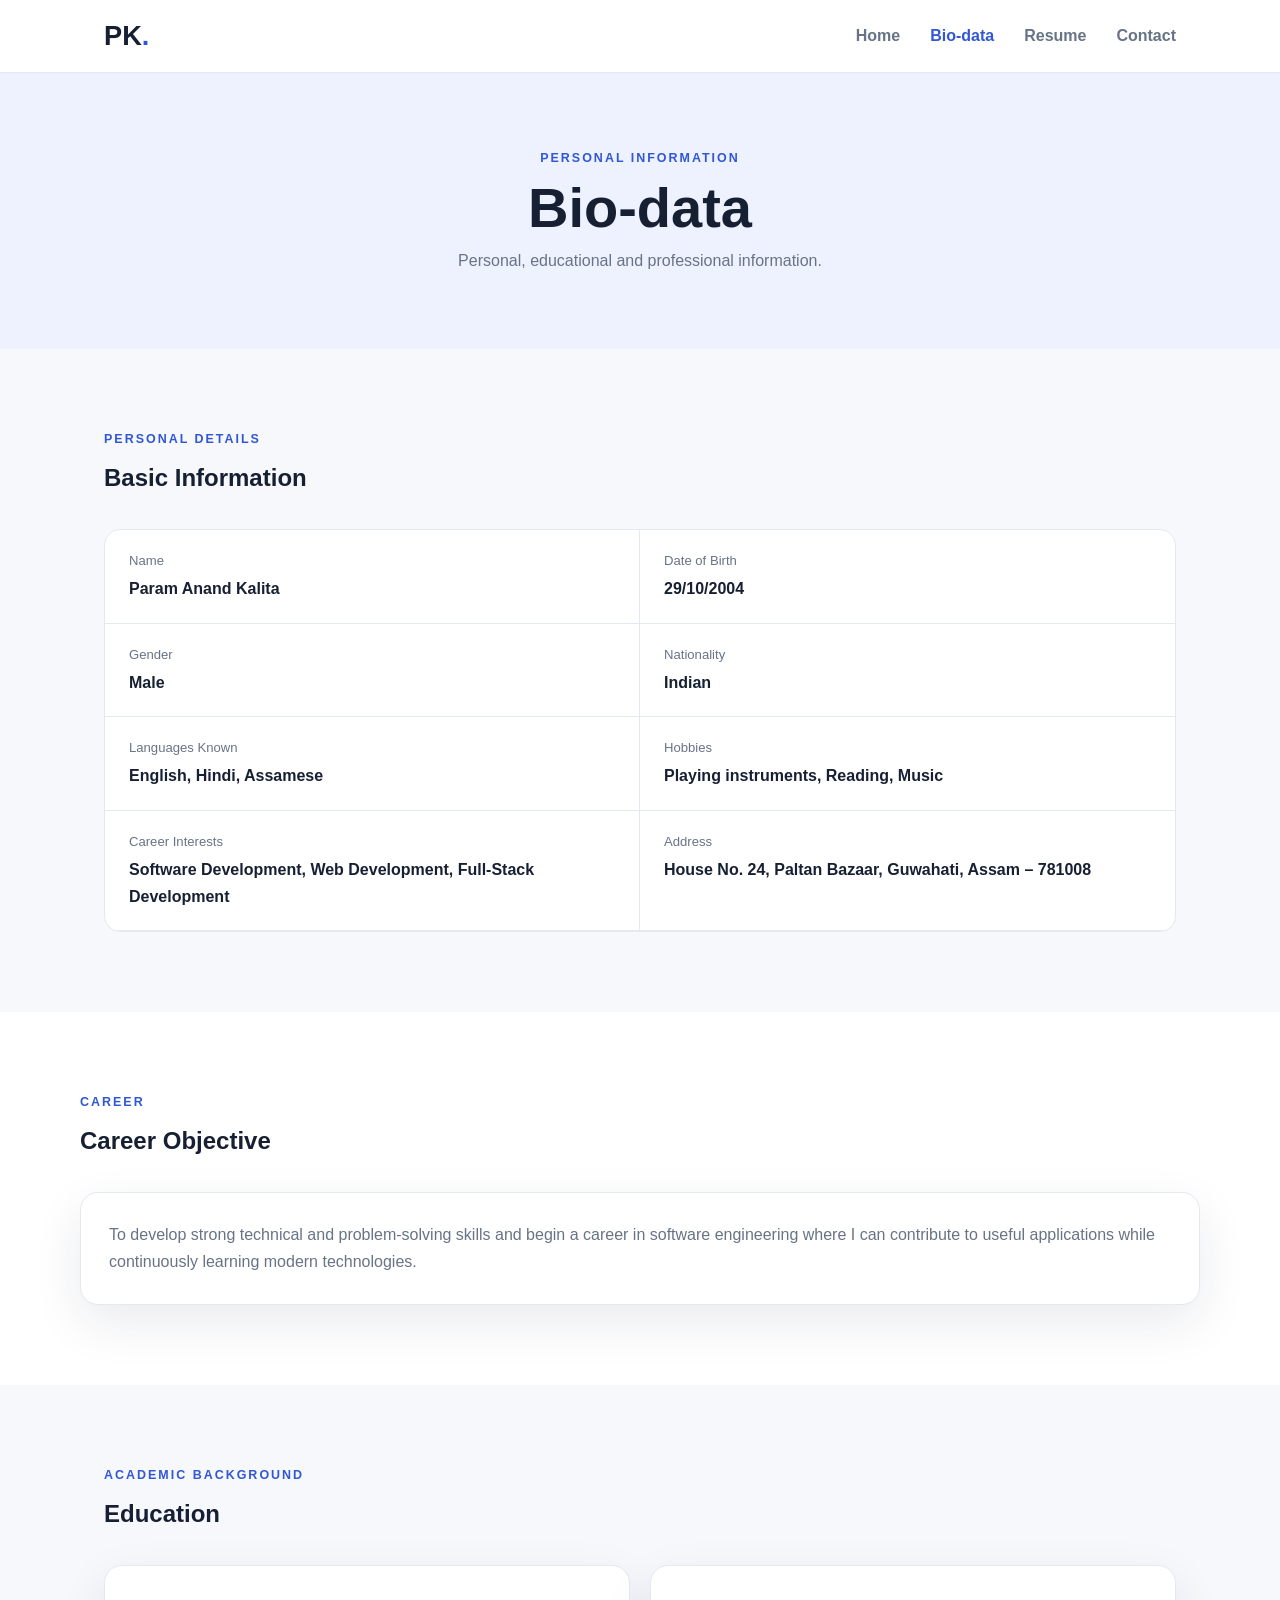
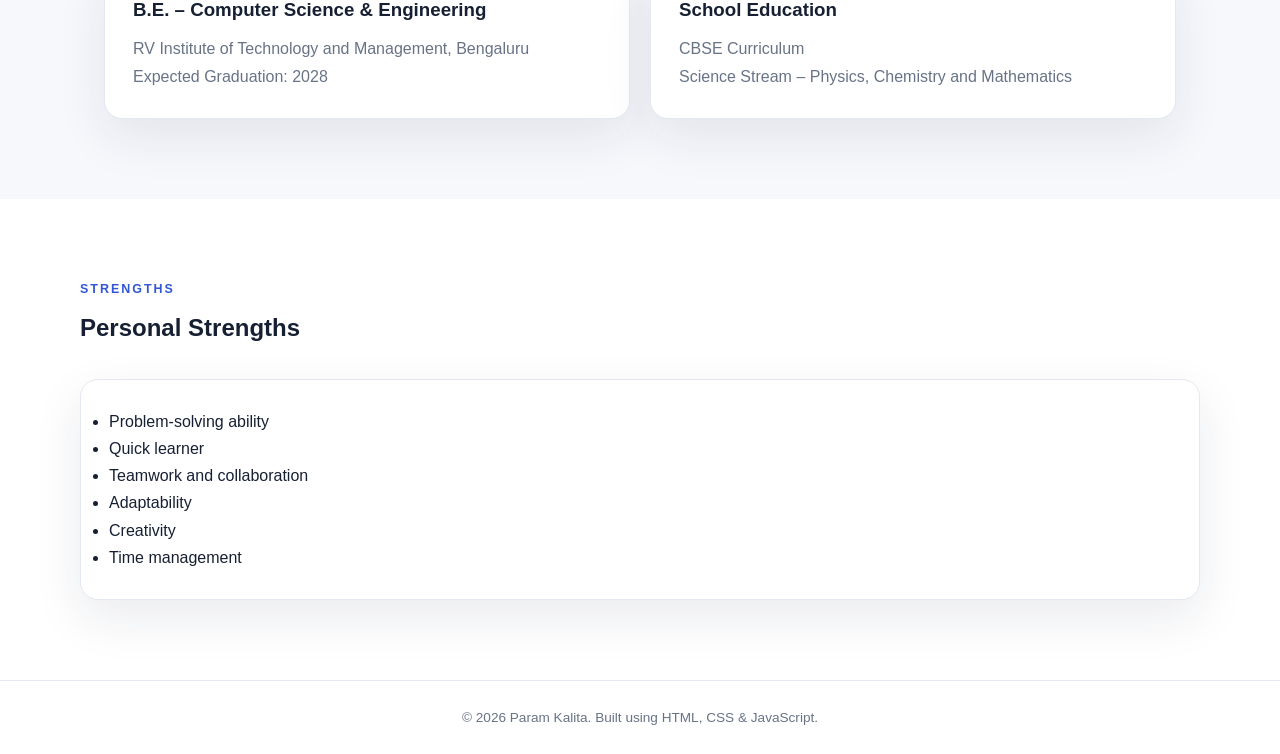
==== bio-data.html @ 22585db4 "updated website" ====
<!DOCTYPE html>
<html lang="en">

<head>

    <meta charset="UTF-8">
    <meta name="viewport" content="width=device-width, initial-scale=1.0">

    <title>Param Kalita | Bio-data</title>

    <link rel="stylesheet" href="style.css">

</head>

<body>

    <!-- Navigation -->
    <header>

        <nav class="navbar">

            <a class="logo" href="index.html">
                PK<span>.</span>
            </a>

            <button class="menu-btn" aria-label="Toggle menu">
                ☰
            </button>

            <ul class="nav-links">

                <li>
                    <a href="index.html">
                        Home
                    </a>
                </li>

                <li>
                    <a class="active" href="bio-data.html">
                        Bio-data
                    </a>
                </li>

                <li>
                    <a href="resume.html">
                        Resume
                    </a>
                </li>

                <li>
                    <a href="contact.html">
                        Contact
                    </a>
                </li>

            </ul>

        </nav>

    </header>


    <main>

        <!-- Page Banner -->
        <section class="page-banner">

            <p class="eyebrow">
                Personal Information
            </p>

            <h1>
                Bio-data
            </h1>

            <p>
                Personal, educational and professional information.
            </p>

        </section>


        <!-- Personal Information -->
        <section class="section">

            <div class="section-heading">

                <p class="eyebrow">
                    Personal Details
                </p>

                <h2>
                    Basic Information
                </h2>

            </div>


            <div class="details">

                <div>
                    <span>Name</span>

                    <strong>
                        Param Anand Kalita
                    </strong>
                </div>


                <div>
                    <span>Date of Birth</span>

                    <strong>
                        29/10/2004
                    </strong>
                </div>


                <div>
                    <span>Gender</span>

                    <strong>
                        Male
                    </strong>
                </div>


                <div>
                    <span>Nationality</span>

                    <strong>
                        Indian
                    </strong>
                </div>


                <div>
                    <span>Languages Known</span>

                    <strong>
                        English, Hindi, Assamese
                    </strong>
                </div>


                <div>
                    <span>Hobbies</span>

                    <strong>
                        Playing instruments, Reading, Music
                    </strong>
                </div>


                <div>
                    <span>Career Interests</span>

                    <strong>
                        Software Development, Web Development,
                        Full-Stack Development
                    </strong>
                </div>


                <div>
                    <span>Address</span>

                    <strong>
                        House No. 24, Paltan Bazaar,
                        Guwahati, Assam – 781008
                    </strong>
                </div>

            </div>

        </section>


        <!-- Career Objective -->
        <section class="section alt">

            <div class="section-heading">

                <p class="eyebrow">
                    Career
                </p>

                <h2>
                    Career Objective
                </h2>

            </div>


            <div class="card">

                <p>
                    To develop strong technical and problem-solving skills
                    and begin a career in software engineering where I can
                    contribute to useful applications while continuously
                    learning modern technologies.
                </p>

            </div>

        </section>


        <!-- Education -->
        <section class="section">

            <div class="section-heading">

                <p class="eyebrow">
                    Academic Background
                </p>

                <h2>
                    Education
                </h2>

            </div>


            <div class="grid two">

                <article class="card">

                    <h3>
                        B.E. – Computer Science & Engineering
                    </h3>

                    <p>
                        RV Institute of Technology and Management,
                        Bengaluru
                    </p>

                    <p>
                        Expected Graduation: 2028
                    </p>

                </article>


                <article class="card">

                    <h3>
                        School Education
                    </h3>

                    <p>
                        CBSE Curriculum
                    </p>

                    <p>
                        Science Stream – Physics, Chemistry and Mathematics
                    </p>

                </article>

            </div>

        </section>


        <!-- Personal Strengths -->
        <section class="section alt">

            <div class="section-heading">

                <p class="eyebrow">
                    Strengths
                </p>

                <h2>
                    Personal Strengths
                </h2>

            </div>


            <div class="card">

                <ul class="strength-list">

                    <li>
                        Problem-solving ability
                    </li>

                    <li>
                        Quick learner
                    </li>

                    <li>
                        Teamwork and collaboration
                    </li>

                    <li>
                        Adaptability
                    </li>

                    <li>
                        Creativity
                    </li>

                    <li>
                        Time management
                    </li>

                </ul>

            </div>

        </section>

    </main>


    <!-- Footer -->
    <footer>

        <p>
            © <span id="year"></span> Param Kalita.
            Built using HTML, CSS & JavaScript.
        </p>

    </footer>


    <script src="script.js"></script>

</body>

</html>
---- style.css ----
* {
    box-sizing: border-box;
    margin: 0;
    padding: 0;
}


:root {
    --bg: #f7f8fc;
    --surface: #ffffff;
    --text: #172033;
    --muted: #687386;
    --line: #e4e8f0;
    --accent: #3157d5;
    --accent-dark: #243fa0;
    --soft: #eef2ff;
    --shadow: 0 18px 50px rgba(24, 38, 72, 0.09);
}


html {
    scroll-behavior: smooth;
}


body {
    font-family: Arial, Helvetica, sans-serif;
    background: var(--bg);
    color: var(--text);
    line-height: 1.7;
}


/* =========================
   HEADER
========================= */

header {
    background: rgba(255, 255, 255, 0.95);
    border-bottom: 1px solid var(--line);

    position: sticky;
    top: 0;

    z-index: 10;

    backdrop-filter: blur(10px);
}


.navbar {
    max-width: 1120px;
    margin: auto;

    min-height: 72px;

    padding: 0 24px;

    display: flex;
    align-items: center;
    justify-content: space-between;
}


.logo {
    color: var(--text);

    text-decoration: none;

    font-size: 1.7rem;

    font-weight: 800;
}


.logo span,
.eyebrow,
.timeline-item .eyebrow {
    color: var(--accent);
}


.nav-links {
    display: flex;

    gap: 30px;

    list-style: none;
}


.nav-links a {
    text-decoration: none;

    color: var(--muted);

    font-weight: 600;

    padding: 24px 0;
}


.nav-links a:hover,
.nav-links a.active {
    color: var(--accent);
}


.menu-btn {
    display: none;

    border: 0;

    background: none;

    font-size: 1.5rem;

    cursor: pointer;
}


/* =========================
   MAIN
========================= */

main {
    min-height: calc(100vh - 140px);
}


/* =========================
   HOME
========================= */

.hero {
    max-width: 1120px;

    margin: auto;

    padding: 90px 24px;

    display: grid;

    grid-template-columns: 1.35fr 0.65fr;

    gap: 70px;

    align-items: center;

    min-height: calc(100vh - 72px);
}


.eyebrow {
    text-transform: uppercase;

    letter-spacing: 2px;

    font-size: 0.78rem;

    font-weight: 800;

    margin-bottom: 8px;
}


.hero h1 {
    font-size: clamp(3rem, 7vw, 5.7rem);

    line-height: 0.98;

    letter-spacing: -3px;

    margin: 12px 0 24px;
}


.hero h1 span {
    color: var(--accent);
}


.intro {
    max-width: 620px;

    color: var(--muted);

    font-size: 1.1rem;
}


/* =========================
   BUTTONS
========================= */

.buttons {
    display: flex;

    gap: 14px;

    margin-top: 30px;
}


.btn {
    display: inline-block;

    padding: 12px 20px;

    border-radius: 9px;

    text-decoration: none;

    font-weight: 700;

    border: 1px solid transparent;

    cursor: pointer;

    font-size: 0.95rem;
}


.primary {
    color: white;

    background: var(--accent);
}


.primary:hover {
    background: var(--accent-dark);
}


.secondary {
    color: var(--text);

    background: white;

    border-color: var(--line);
}


.secondary:hover {
    border-color: var(--accent);

    color: var(--accent);
}


/* =========================
   CARDS
========================= */

.profile-card,
.card {
    background: var(--surface);

    border: 1px solid var(--line);

    border-radius: 18px;

    padding: 28px;

    box-shadow: var(--shadow);
}


.profile-card {
    text-align: center;
}


.avatar {
    width: 125px;
    height: 125px;

    border-radius: 50%;

    margin: 0 auto 20px;

    display: grid;
    place-items: center;

    background: var(--soft);

    color: var(--accent);

    font-size: 2.5rem;

    font-weight: 800;
}


.profile-card p {
    color: var(--muted);
}


.quick-info {
    text-align: left;

    margin-top: 24px;

    border-top: 1px solid var(--line);

    padding-top: 8px;
}


.quick-info div {
    padding: 12px 0;

    border-bottom: 1px solid var(--line);
}


.quick-info strong,
.quick-info span {
    display: block;
}


.quick-info strong {
    font-size: 0.75rem;

    text-transform: uppercase;

    color: var(--muted);

    letter-spacing: 1px;
}


/* =========================
   SECTIONS
========================= */

.section {
    max-width: 1120px;

    margin: auto;

    padding: 80px 24px;
}


.section.alt {
    max-width: none;

    padding-left: max(24px, calc((100% - 1120px) / 2));

    padding-right: max(24px, calc((100% - 1120px) / 2));

    background: #fff;
}


.section-heading {
    margin-bottom: 30px;
}


.section-heading h2,
.card h2,
.card h3 {
    margin-bottom: 10px;
}


.grid {
    display: grid;

    gap: 20px;
}


.grid.two {
    grid-template-columns: 1fr 1fr;
}


.grid.three {
    grid-template-columns: repeat(3, 1fr);
}


.card p {
    color: var(--muted);
}


/* =========================
   BIO-DATA DETAILS
========================= */

.details {
    display: grid;

    grid-template-columns: 1fr 1fr;

    background: white;

    border: 1px solid var(--line);

    border-radius: 16px;

    overflow: hidden;
}


.details div {
    padding: 20px 24px;

    border-bottom: 1px solid var(--line);
}


.details div:nth-child(odd) {
    border-right: 1px solid var(--line);
}


.details span {
    display: block;

    color: var(--muted);

    font-size: 0.82rem;

    margin-bottom: 3px;
}


/* Address spans both columns on desktop */
.full-detail {
    grid-column: 1 / -1;
}


/* =========================
   PAGE BANNER
========================= */

.page-banner {
    padding: 75px 24px;

    text-align: center;

    background: var(--soft);
}


.page-banner h1 {
    font-size: 3.5rem;

    line-height: 1.1;
}


.page-banner p:last-child {
    color: var(--muted);

    margin-top: 8px;
}


/* =========================
   RESUME
========================= */

.resume-layout {
    display: grid;

    grid-template-columns: 320px 1fr;

    gap: 50px;
}


.resume-sidebar {
    display: flex;

    flex-direction: column;

    gap: 20px;
}


.tags {
    display: flex;

    flex-wrap: wrap;

    gap: 8px;
}


.tags span {
    background: var(--soft);

    color: var(--accent-dark);

    padding: 6px 10px;

    border-radius: 7px;

    font-size: 0.82rem;

    font-weight: 700;
}


.clean-list {
    list-style: none;

    color: var(--muted);
}


.clean-list li {
    padding: 7px 0;

    border-bottom: 1px solid var(--line);
}


.resume-main {
    border-left: 2px solid var(--line);

    padding-left: 34px;
}


.timeline-item {
    position: relative;

    padding: 0 0 45px;
}


.timeline-dot {
    width: 13px;
    height: 13px;

    border-radius: 50%;

    background: var(--accent);

    position: absolute;

    left: -41px;

    top: 7px;

    border: 3px solid var(--bg);
}


.timeline-item h2 {
    font-size: 1.35rem;

    margin-bottom: 3px;
}


.timeline-item p {
    color: var(--muted);
}


.timeline-item .muted {
    font-size: 0.9rem;

    margin-bottom: 10px;
}


/* =========================
   CONTACT
========================= */

.contact-grid {
    display: grid;

    grid-template-columns: 0.8fr 1.2fr;

    gap: 25px;

    max-width: 950px;

    margin: auto;
}


.contact-info {
    height: fit-content;
}


.contact-row {
    padding: 14px 0;

    border-bottom: 1px solid var(--line);
}


.contact-row span,
.contact-row strong {
    display: block;
}


.contact-row span {
    color: var(--muted);

    font-size: 0.8rem;
}


form label {
    display: block;

    margin-top: 14px;

    margin-bottom: 5px;

    font-weight: 700;
}


input,
textarea {
    width: 100%;

    padding: 12px 13px;

    border: 1px solid var(--line);

    border-radius: 8px;

    font: inherit;

    outline: none;
}


input:focus,
textarea:focus {
    border-color: var(--accent);
}


.error {
    color: #c62828;

    min-height: 18px;

    display: block;
}


.success {
    color: #227a43 !important;

    margin-top: 12px;
}


.full {
    width: 100%;

    margin-top: 10px;
}


/* =========================
   FOOTER
========================= */

footer {
    text-align: center;

    padding: 25px;

    color: var(--muted);

    font-size: 0.85rem;

    border-top: 1px solid var(--line);

    background: white;
}


/* =========================
   MOBILE
========================= */

@media (max-width: 800px) {

    .menu-btn {
        display: block;
    }


    .nav-links {
        display: none;

        position: absolute;

        left: 0;
        right: 0;

        top: 72px;

        background: white;

        padding: 15px 24px;

        flex-direction: column;

        gap: 0;

        border-bottom: 1px solid var(--line);
    }


    .nav-links.show {
        display: flex;
    }


    .nav-links a {
        display: block;

        padding: 10px 0;
    }


    .hero,
    .grid.two,
    .grid.three,
    .resume-layout,
    .contact-grid {
        grid-template-columns: 1fr;
    }


    .hero {
        padding-top: 55px;

        min-height: auto;
    }


    .hero h1 {
        letter-spacing: -2px;
    }


    .resume-main {
        border-left: 0;

        padding-left: 20px;
    }


    .timeline-dot {
        left: -27px;
    }


    .details {
        grid-template-columns: 1fr;
    }


    .details div:nth-child(odd) {
        border-right: 0;
    }


    /* Address becomes a normal single-column item on mobile */
    .full-detail {
        grid-column: auto;
    }

    .strength-list {
    padding-left: 22px;
    color: var(--muted);
    }

  .strength-list li {
      margin-bottom: 10px;
      padding-left: 5px;
  }

  .strength-list li::marker {
      color: var(--accent);
  }

}
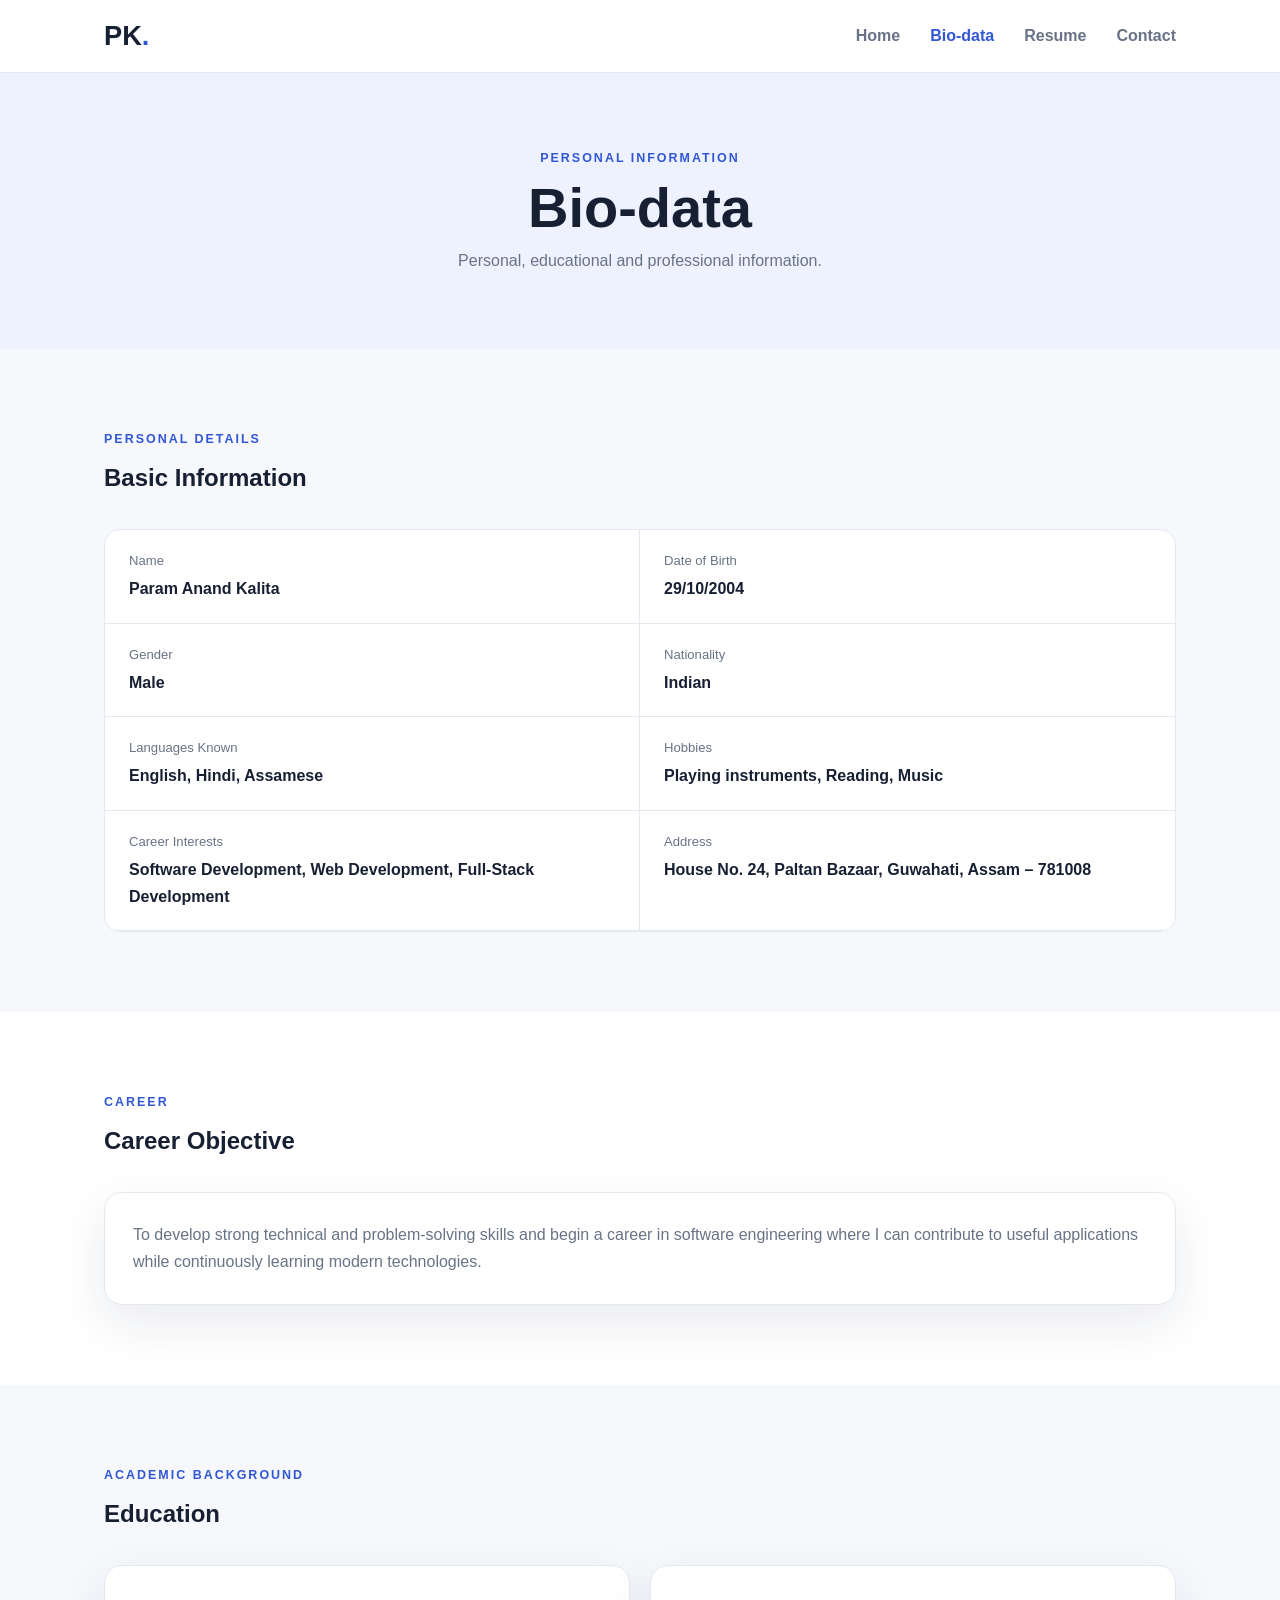
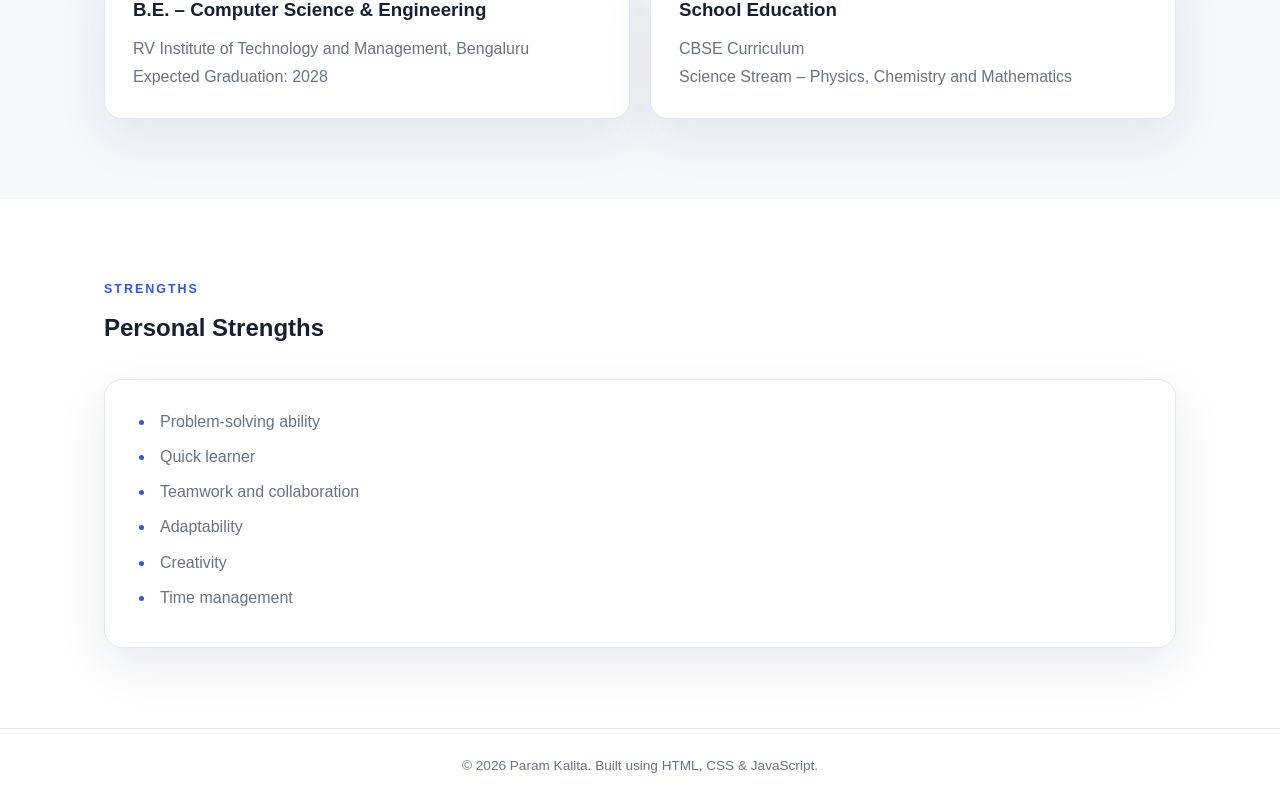
==== commit e7c0fb92: "updated website" ====
--- a/bio-data.html
+++ b/bio-data.html
@@ -14,7 +14,10 @@
 
 <body>
 
-    <!-- Navigation -->
+    <!-- =========================
+         NAVIGATION
+    ========================== -->
+
     <header>
 
         <nav class="navbar">
@@ -62,7 +65,10 @@
 
     <main>
 
-        <!-- Page Banner -->
+        <!-- =========================
+             PAGE BANNER
+        ========================== -->
+
         <section class="page-banner">
 
             <p class="eyebrow">
@@ -80,7 +86,10 @@
         </section>
 
 
-        <!-- Personal Information -->
+        <!-- =========================
+             PERSONAL DETAILS
+        ========================== -->
+
         <section class="section">
 
             <div class="section-heading">
@@ -176,37 +185,47 @@
         </section>
 
 
-        <!-- Career Objective -->
+        <!-- =========================
+             CAREER OBJECTIVE
+        ========================== -->
+
         <section class="section alt">
 
-            <div class="section-heading">
-
-                <p class="eyebrow">
-                    Career
-                </p>
-
-                <h2>
-                    Career Objective
-                </h2>
-
-            </div>
-
-
-            <div class="card">
-
-                <p>
-                    To develop strong technical and problem-solving skills
-                    and begin a career in software engineering where I can
-                    contribute to useful applications while continuously
-                    learning modern technologies.
-                </p>
-
-            </div>
-
-        </section>
-
-
-        <!-- Education -->
+            <div class="section-inner">
+
+                <div class="section-heading">
+
+                    <p class="eyebrow">
+                        Career
+                    </p>
+
+                    <h2>
+                        Career Objective
+                    </h2>
+
+                </div>
+
+
+                <div class="card">
+
+                    <p>
+                        To develop strong technical and problem-solving
+                        skills and begin a career in software engineering
+                        where I can contribute to useful applications
+                        while continuously learning modern technologies.
+                    </p>
+
+                </div>
+
+            </div>
+
+        </section>
+
+
+        <!-- =========================
+             EDUCATION
+        ========================== -->
+
         <section class="section">
 
             <div class="section-heading">
@@ -263,51 +282,58 @@
         </section>
 
 
-        <!-- Personal Strengths -->
+        <!-- =========================
+             PERSONAL STRENGTHS
+        ========================== -->
+
         <section class="section alt">
 
-            <div class="section-heading">
-
-                <p class="eyebrow">
-                    Strengths
-                </p>
-
-                <h2>
-                    Personal Strengths
-                </h2>
-
-            </div>
-
-
-            <div class="card">
-
-                <ul class="strength-list">
-
-                    <li>
-                        Problem-solving ability
-                    </li>
-
-                    <li>
-                        Quick learner
-                    </li>
-
-                    <li>
-                        Teamwork and collaboration
-                    </li>
-
-                    <li>
-                        Adaptability
-                    </li>
-
-                    <li>
-                        Creativity
-                    </li>
-
-                    <li>
-                        Time management
-                    </li>
-
-                </ul>
+            <div class="section-inner">
+
+                <div class="section-heading">
+
+                    <p class="eyebrow">
+                        Strengths
+                    </p>
+
+                    <h2>
+                        Personal Strengths
+                    </h2>
+
+                </div>
+
+
+                <div class="card">
+
+                    <ul class="strength-list">
+
+                        <li>
+                            Problem-solving ability
+                        </li>
+
+                        <li>
+                            Quick learner
+                        </li>
+
+                        <li>
+                            Teamwork and collaboration
+                        </li>
+
+                        <li>
+                            Adaptability
+                        </li>
+
+                        <li>
+                            Creativity
+                        </li>
+
+                        <li>
+                            Time management
+                        </li>
+
+                    </ul>
+
+                </div>
 
             </div>
 
@@ -316,7 +342,10 @@
     </main>
 
 
-    <!-- Footer -->
+    <!-- =========================
+         FOOTER
+    ========================== -->
+
     <footer>
 
         <p>
--- a/style.css
+++ b/style.css
@@ -32,11 +32,12 @@
 
 
 /* =========================
-   HEADER
+   HEADER / NAVIGATION
 ========================= */
 
 header {
     background: rgba(255, 255, 255, 0.95);
+
     border-bottom: 1px solid var(--line);
 
     position: sticky;
@@ -50,6 +51,7 @@
 
 .navbar {
     max-width: 1120px;
+
     margin: auto;
 
     min-height: 72px;
@@ -57,7 +59,9 @@
     padding: 0 24px;
 
     display: flex;
+
     align-items: center;
+
     justify-content: space-between;
 }
 
@@ -129,7 +133,7 @@
 
 
 /* =========================
-   HOME
+   HOME HERO
 ========================= */
 
 .hero {
@@ -281,6 +285,7 @@
     margin: 0 auto 20px;
 
     display: grid;
+
     place-items: center;
 
     background: var(--soft);
@@ -346,14 +351,27 @@
 }
 
 
+/*
+   Alternate sections use full-width
+   background while keeping their content
+   aligned with normal sections.
+*/
+
 .section.alt {
     max-width: none;
 
-    padding-left: max(24px, calc((100% - 1120px) / 2));
-
-    padding-right: max(24px, calc((100% - 1120px) / 2));
-
-    background: #fff;
+    margin: 0;
+
+    padding: 80px 24px;
+
+    background: #ffffff;
+}
+
+
+.section-inner {
+    max-width: 1072px;
+
+    margin: 0 auto;
 }
 
 
@@ -433,12 +451,6 @@
 }
 
 
-/* Address spans both columns on desktop */
-.full-detail {
-    grid-column: 1 / -1;
-}
-
-
 /* =========================
    PAGE BANNER
 ========================= */
@@ -463,6 +475,29 @@
     color: var(--muted);
 
     margin-top: 8px;
+}
+
+
+/* =========================
+   PERSONAL STRENGTHS
+========================= */
+
+.strength-list {
+    padding-left: 22px;
+
+    color: var(--muted);
+}
+
+
+.strength-list li {
+    margin-bottom: 8px;
+
+    padding-left: 5px;
+}
+
+
+.strength-list li::marker {
+    color: var(--accent);
 }
 
 
@@ -695,7 +730,7 @@
 
 
 /* =========================
-   MOBILE
+   RESPONSIVE
 ========================= */
 
 @media (max-width: 800px) {
@@ -760,6 +795,21 @@
     }
 
 
+    .section {
+        padding: 60px 24px;
+    }
+
+
+    .section.alt {
+        padding: 60px 24px;
+    }
+
+
+    .section-inner {
+        width: 100%;
+    }
+
+
     .resume-main {
         border-left: 0;
 
@@ -781,24 +831,4 @@
         border-right: 0;
     }
 
-
-    /* Address becomes a normal single-column item on mobile */
-    .full-detail {
-        grid-column: auto;
-    }
-
-    .strength-list {
-    padding-left: 22px;
-    color: var(--muted);
-    }
-
-  .strength-list li {
-      margin-bottom: 10px;
-      padding-left: 5px;
-  }
-
-  .strength-list li::marker {
-      color: var(--accent);
-  }
-
 }
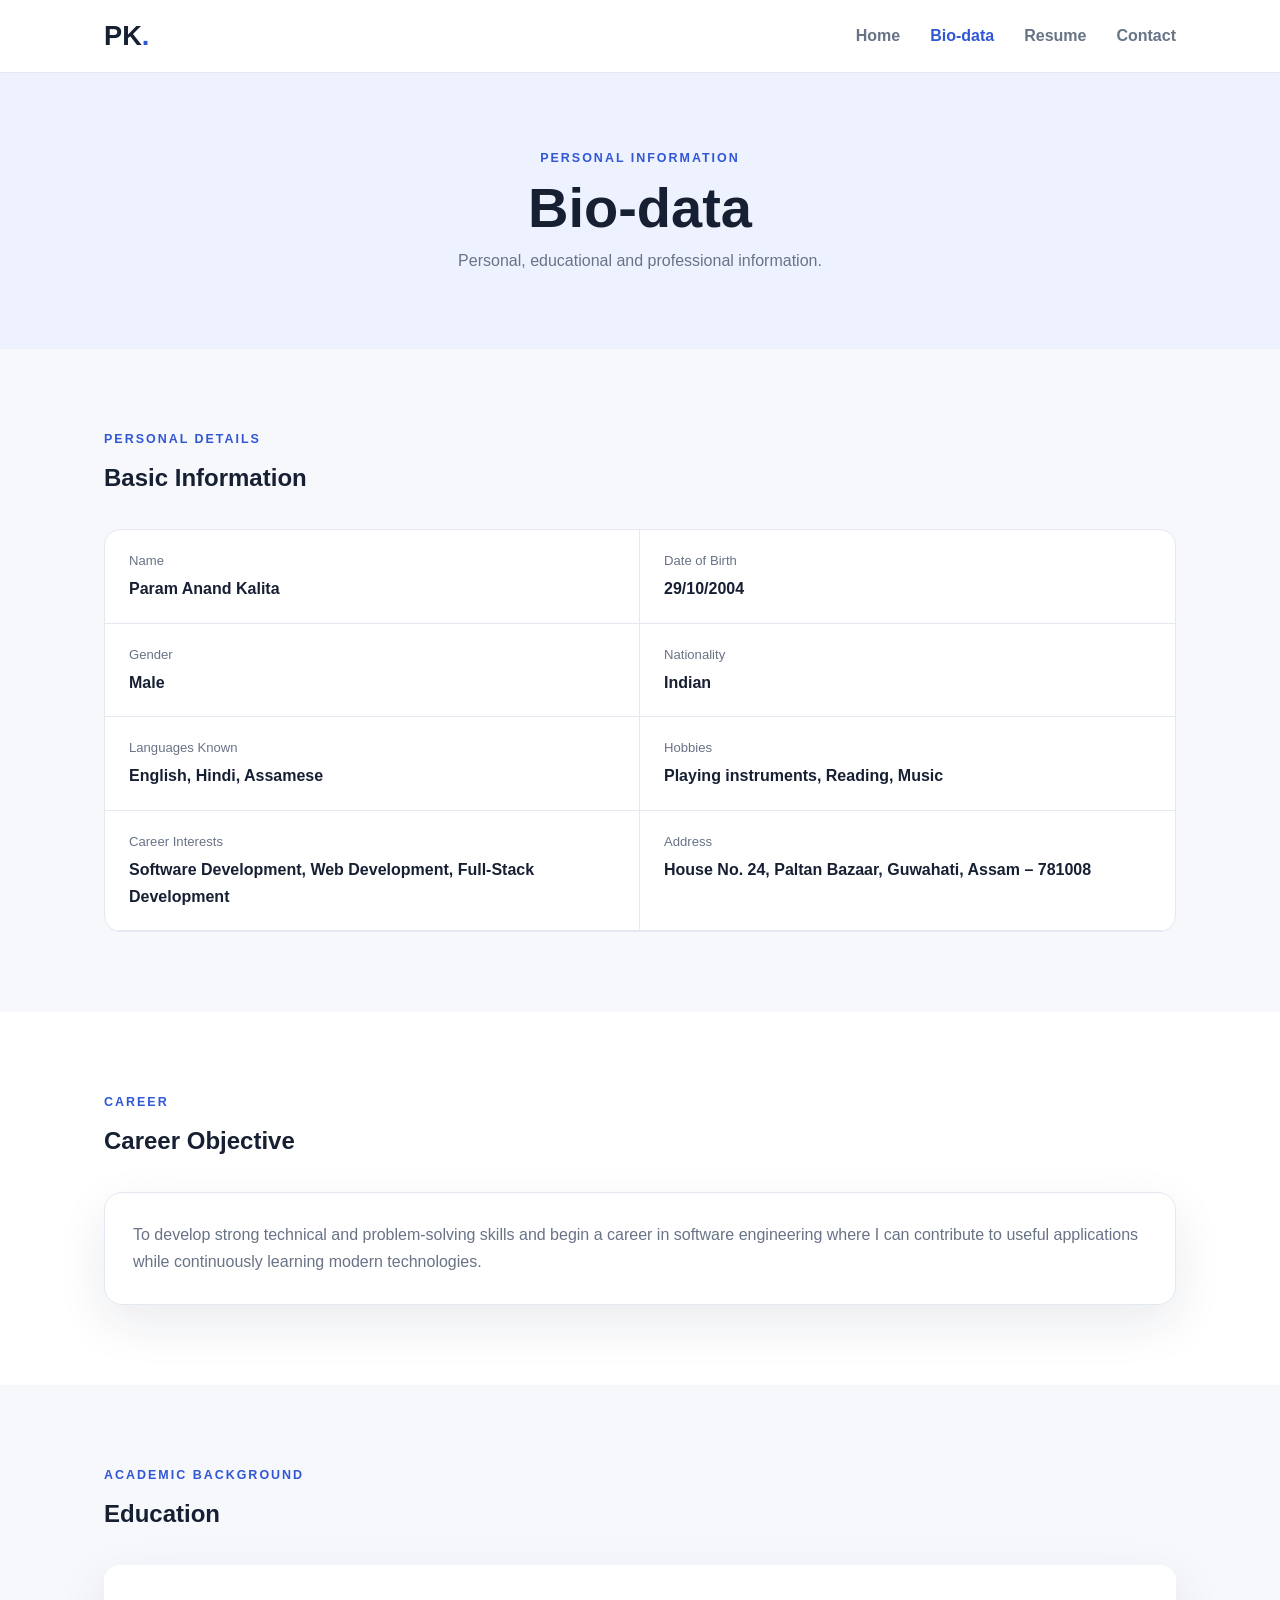
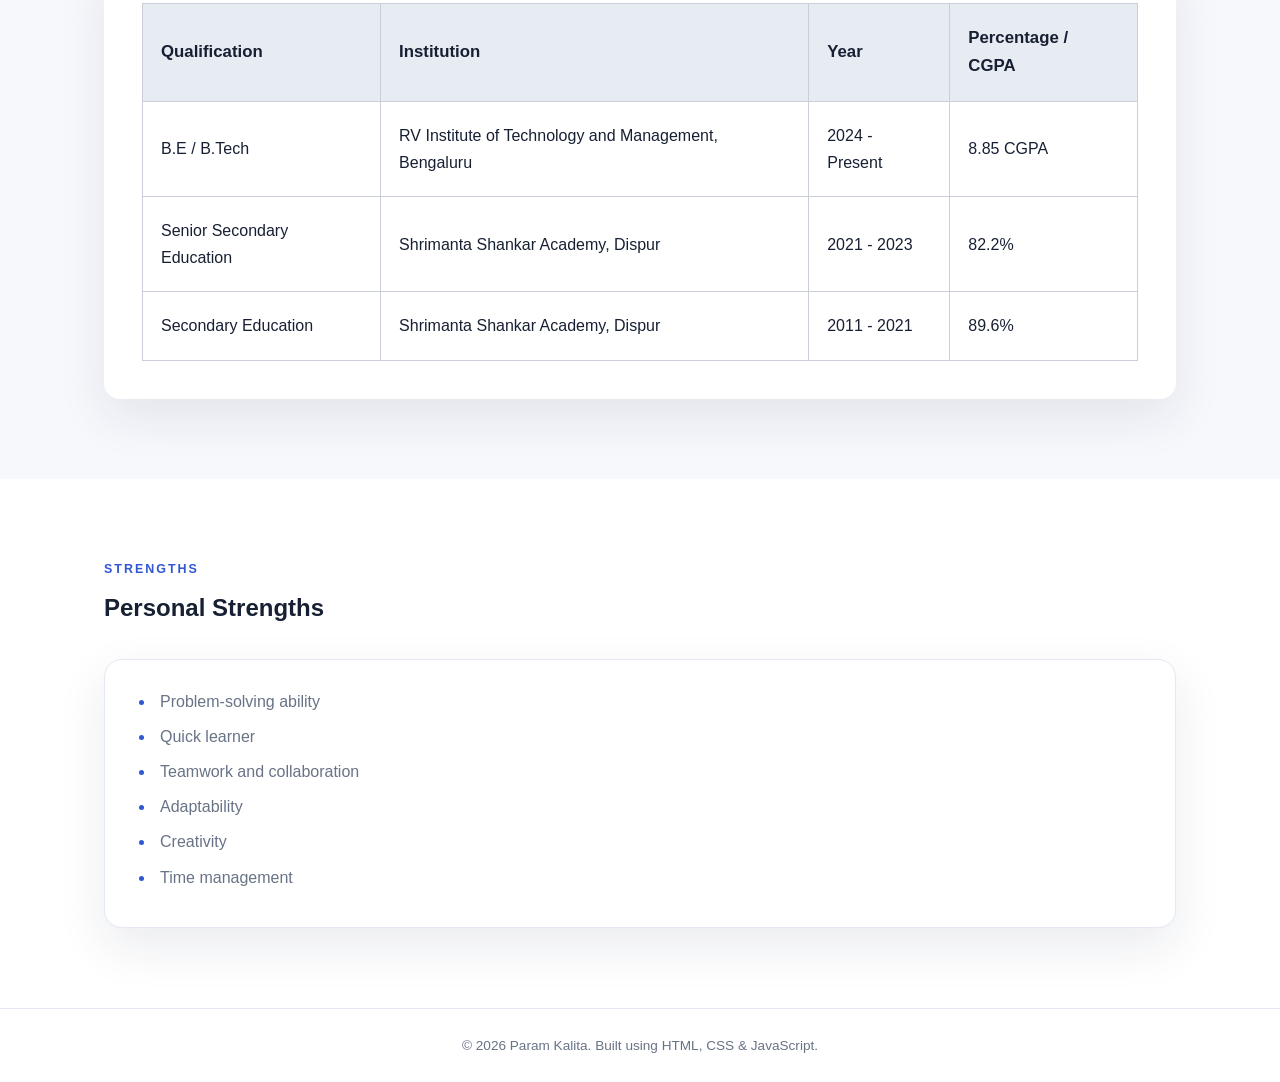
==== commit fff64b69: "updated website" ====
--- a/bio-data.html
+++ b/bio-data.html
@@ -241,41 +241,102 @@
             </div>
 
 
-            <div class="grid two">
-
-                <article class="card">
-
-                    <h3>
-                        B.E. – Computer Science & Engineering
-                    </h3>
-
-                    <p>
-                        RV Institute of Technology and Management,
-                        Bengaluru
-                    </p>
-
-                    <p>
-                        Expected Graduation: 2028
-                    </p>
-
-                </article>
-
-
-                <article class="card">
-
-                    <h3>
-                        School Education
-                    </h3>
-
-                    <p>
-                        CBSE Curriculum
-                    </p>
-
-                    <p>
-                        Science Stream – Physics, Chemistry and Mathematics
-                    </p>
-
-                </article>
+            <div class="education-table-wrapper">
+
+                <table class="education-table">
+
+                    <thead>
+
+                        <tr>
+
+                            <th>
+                                Qualification
+                            </th>
+
+                            <th>
+                                Institution
+                            </th>
+
+                            <th>
+                                Year
+                            </th>
+
+                            <th>
+                                Percentage / CGPA
+                            </th>
+
+                        </tr>
+
+                    </thead>
+
+
+                    <tbody>
+
+                        <tr>
+
+                            <td>
+                                B.E / B.Tech
+                            </td>
+
+                            <td>
+                                RV Institute of Technology and Management, Bengaluru
+                            </td>
+
+                            <td>
+                                2024 - Present
+                            </td>
+
+                            <td>
+                                8.85 CGPA
+                            </td>
+
+                        </tr>
+
+
+                        <tr>
+
+                            <td>
+                                Senior Secondary Education
+                            </td>
+
+                            <td>
+                                Shrimanta Shankar Academy, Dispur
+                            </td>
+
+                            <td>
+                                2021 - 2023
+                            </td>
+
+                            <td>
+                                82.2%
+                            </td>
+
+                        </tr>
+
+
+                        <tr>
+
+                            <td>
+                                Secondary Education
+                            </td>
+
+                            <td>
+                                Shrimanta Shankar Academy, Dispur
+                            </td>
+
+                            <td>
+                                2011 - 2021
+                            </td>
+
+                            <td>
+                                89.6%
+                            </td>
+
+                        </tr>
+
+                    </tbody>
+
+                </table>
 
             </div>
 
--- a/style.css
+++ b/style.css
@@ -351,12 +351,6 @@
 }
 
 
-/*
-   Alternate sections use full-width
-   background while keeping their content
-   aligned with normal sections.
-*/
-
 .section.alt {
     max-width: none;
 
@@ -448,6 +442,69 @@
     font-size: 0.82rem;
 
     margin-bottom: 3px;
+}
+
+
+/* =========================
+   EDUCATION TABLE
+========================= */
+
+.education-table-wrapper {
+    background: white;
+
+    border-radius: 16px;
+
+    padding: 38px;
+
+    box-shadow: var(--shadow);
+
+    overflow-x: auto;
+}
+
+
+.education-table {
+    width: 100%;
+
+    border-collapse: collapse;
+
+    min-width: 850px;
+
+    font-size: 1rem;
+}
+
+
+.education-table th,
+.education-table td {
+    border: 1px solid #c9ced7;
+
+    padding: 20px 18px;
+
+    text-align: left;
+
+    vertical-align: middle;
+}
+
+
+.education-table th {
+    background: #e7ebf2;
+
+    color: #172033;
+
+    font-size: 1.05rem;
+
+    font-weight: 700;
+}
+
+
+.education-table td {
+    background: #ffffff;
+
+    color: #172033;
+}
+
+
+.education-table tbody tr:hover td {
+    background: #f8f9fc;
 }
 
 
@@ -831,4 +888,16 @@
         border-right: 0;
     }
 
+
+    .education-table-wrapper {
+        padding: 20px;
+
+        border-radius: 14px;
+    }
+
+
+    .education-table {
+        min-width: 800px;
+    }
+
 }
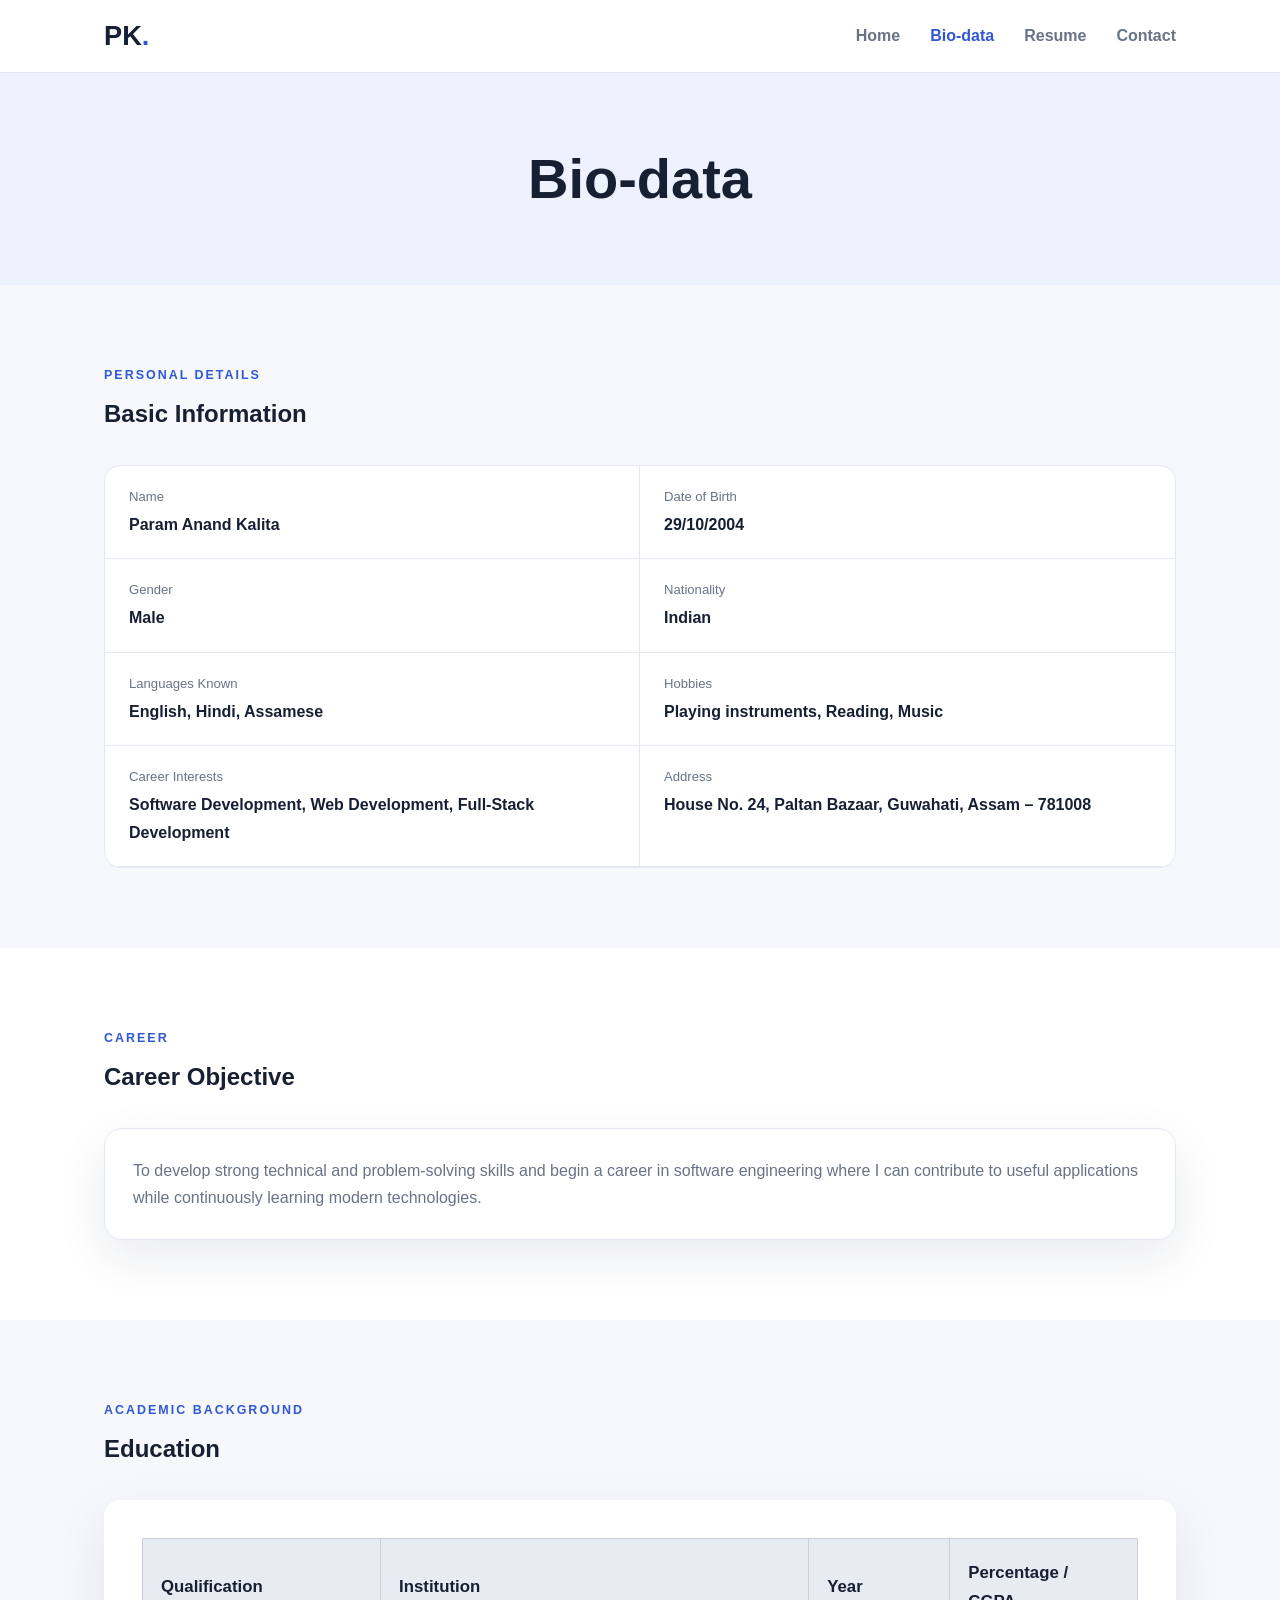
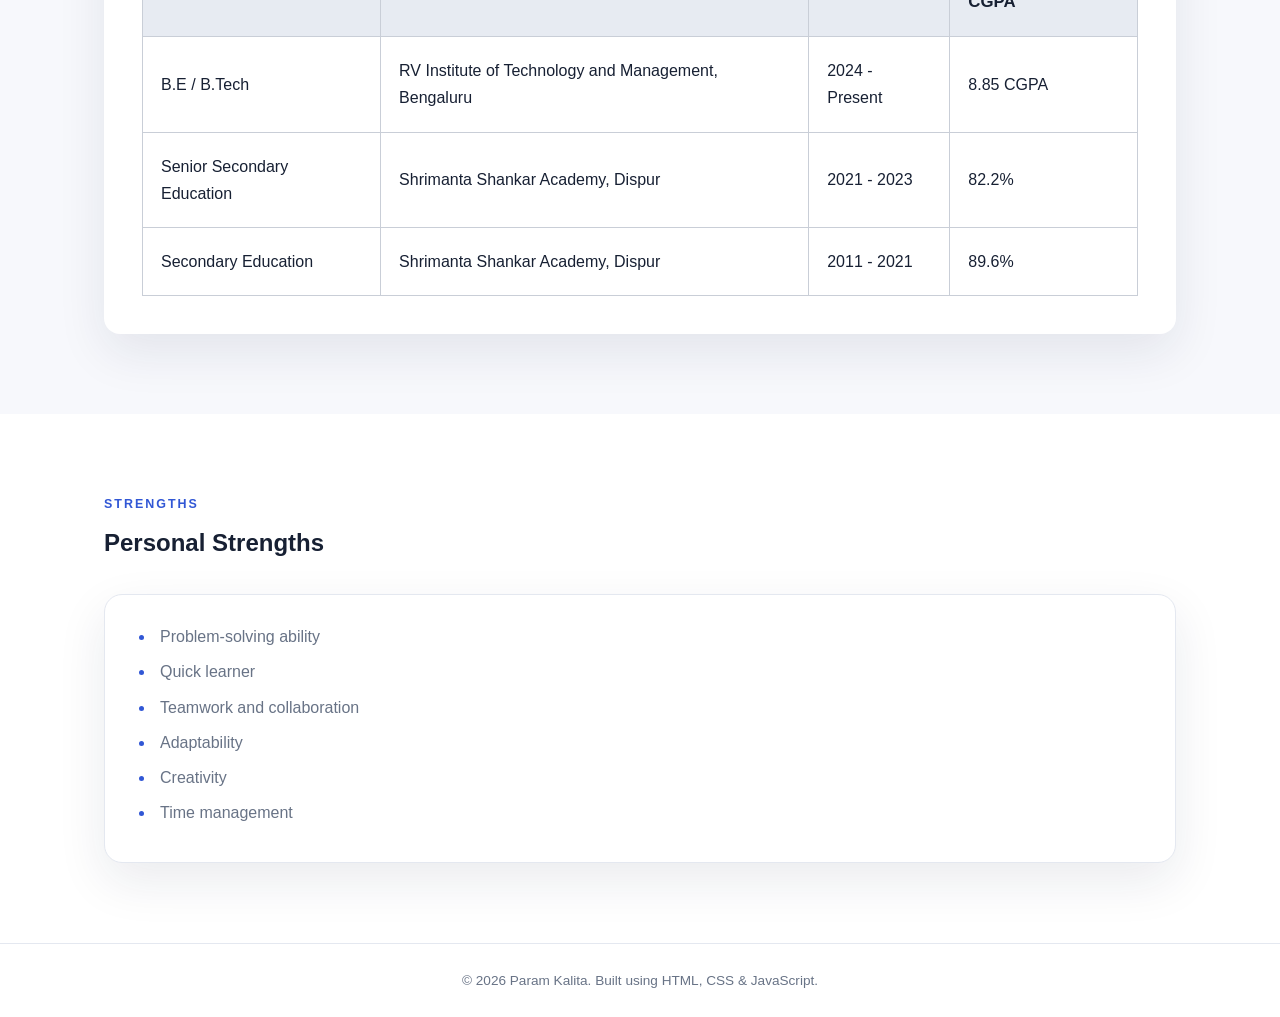
==== commit ae3eb818: "updated website" ====
--- a/bio-data.html
+++ b/bio-data.html
@@ -13,10 +13,6 @@
 </head>
 
 <body>
-
-    <!-- =========================
-         NAVIGATION
-    ========================== -->
 
     <header>
 
@@ -65,30 +61,14 @@
 
     <main>
 
-        <!-- =========================
-             PAGE BANNER
-        ========================== -->
-
         <section class="page-banner">
-
-            <p class="eyebrow">
-                Personal Information
-            </p>
 
             <h1>
                 Bio-data
             </h1>
 
-            <p>
-                Personal, educational and professional information.
-            </p>
-
-        </section>
-
-
-        <!-- =========================
-             PERSONAL DETAILS
-        ========================== -->
+        </section>
+
 
         <section class="section">
 
@@ -184,10 +164,6 @@
 
         </section>
 
-
-        <!-- =========================
-             CAREER OBJECTIVE
-        ========================== -->
 
         <section class="section alt">
 
@@ -222,10 +198,6 @@
         </section>
 
 
-        <!-- =========================
-             EDUCATION
-        ========================== -->
-
         <section class="section">
 
             <div class="section-heading">
@@ -343,10 +315,6 @@
         </section>
 
 
-        <!-- =========================
-             PERSONAL STRENGTHS
-        ========================== -->
-
         <section class="section alt">
 
             <div class="section-inner">
@@ -402,10 +370,6 @@
 
     </main>
 
-
-    <!-- =========================
-         FOOTER
-    ========================== -->
 
     <footer>
 
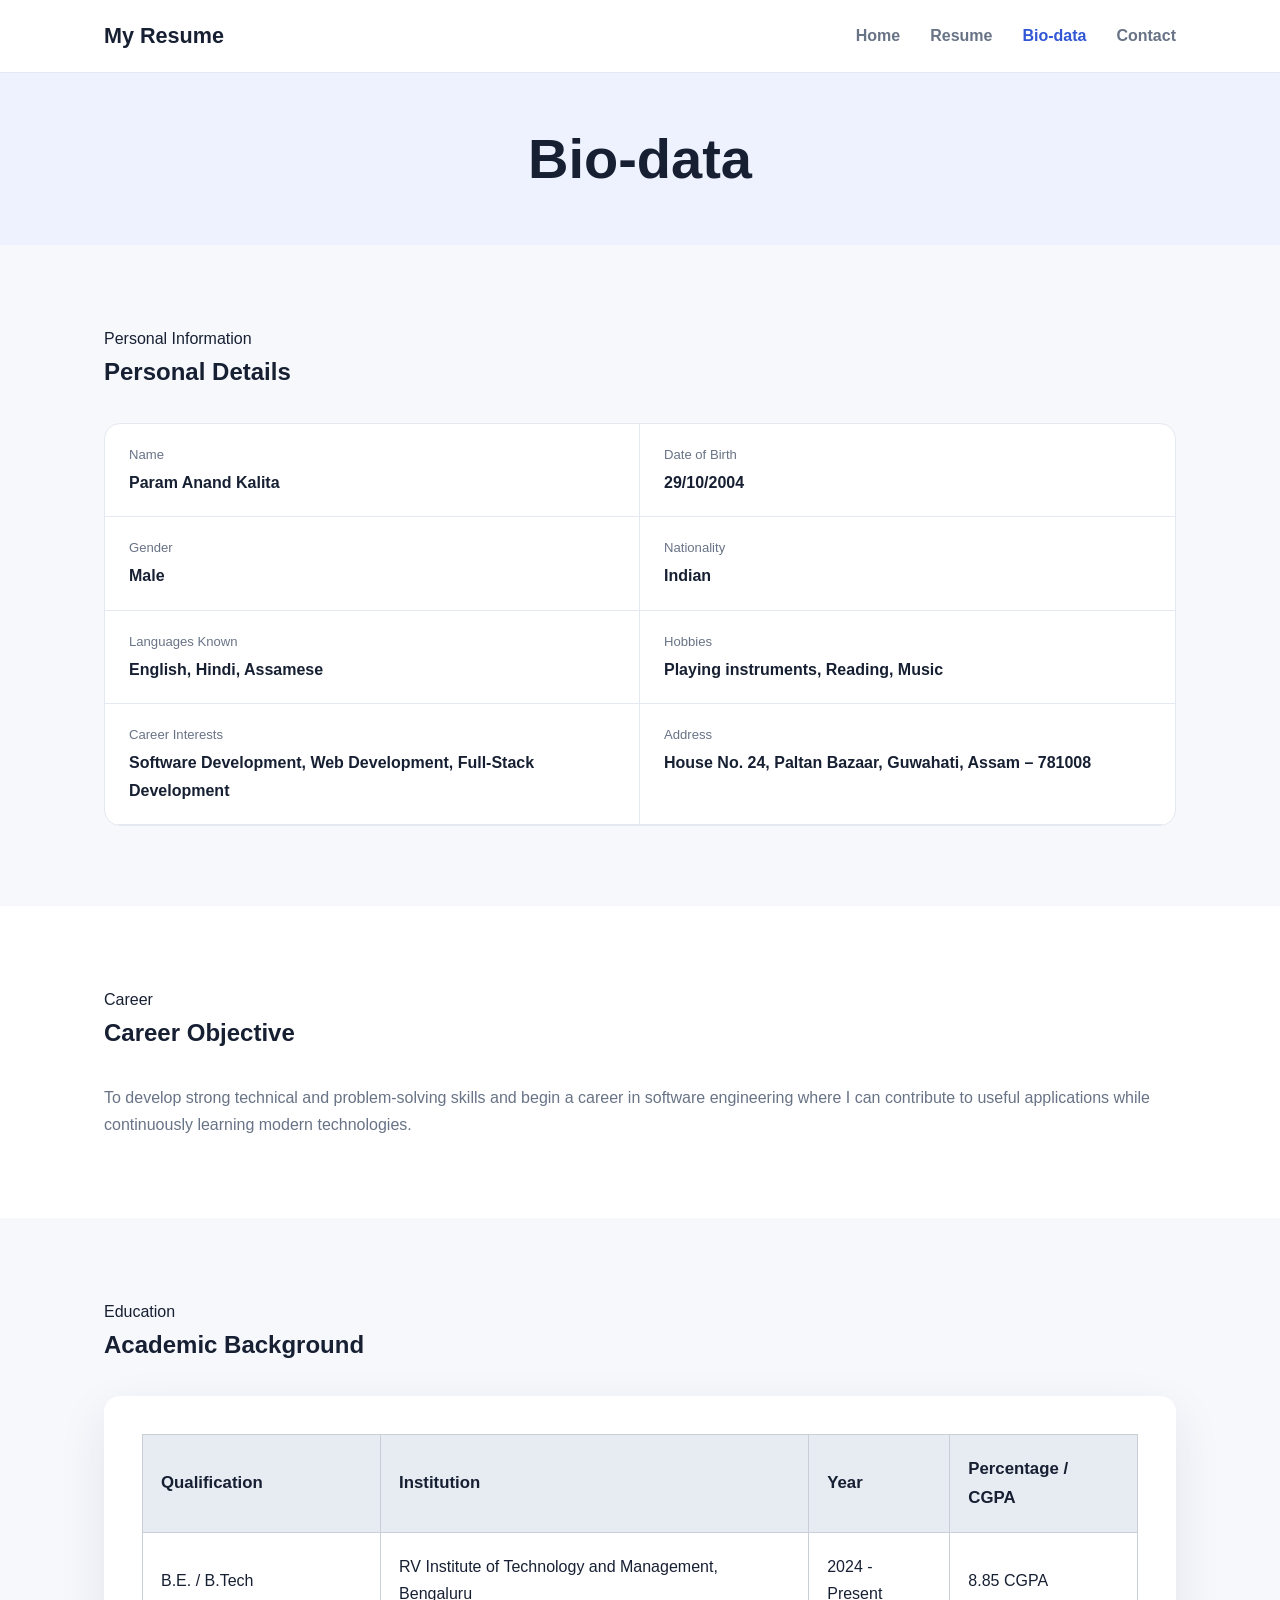
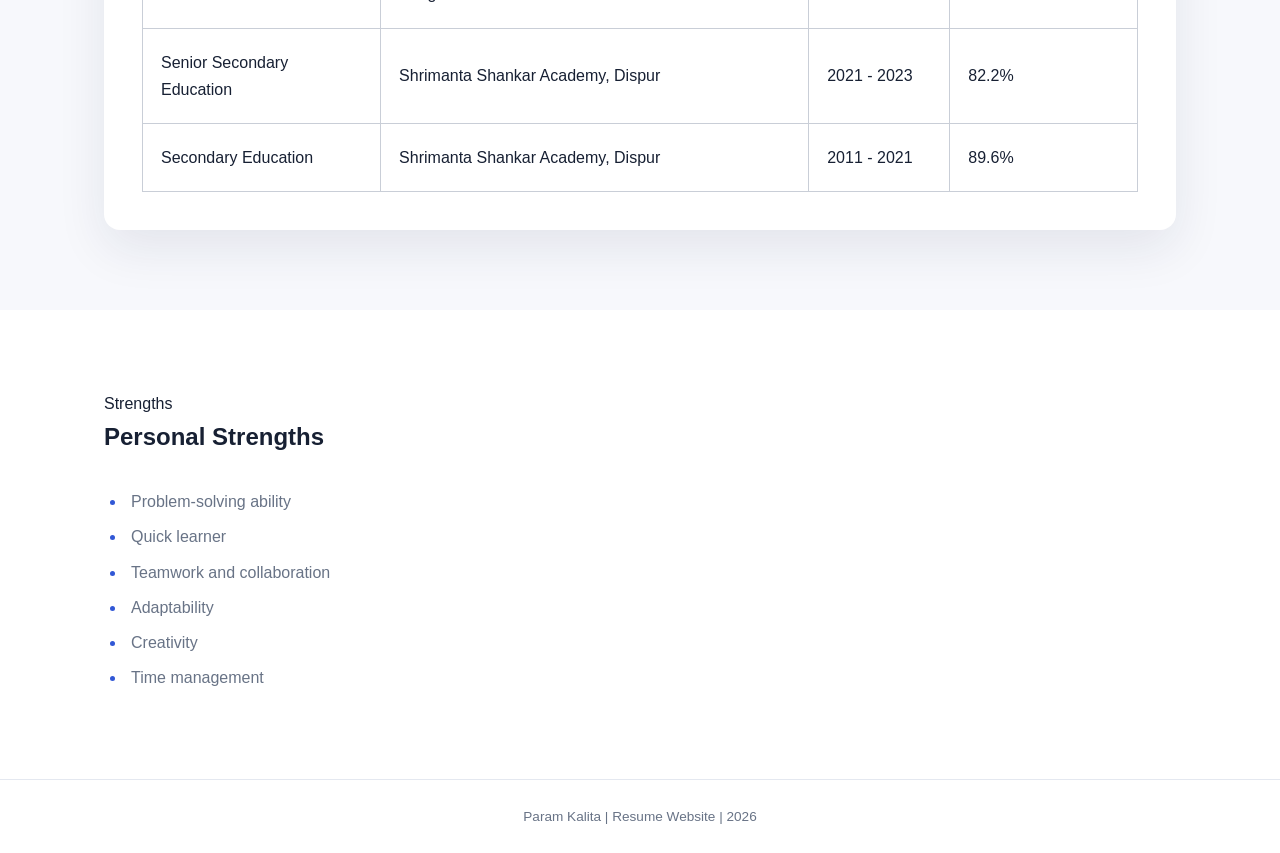
==== commit 294fe7e3: "updated website" ====
--- a/bio-data.html
+++ b/bio-data.html
@@ -14,12 +14,16 @@
 
 <body>
 
+    <!-- =========================
+         NAVIGATION
+    ========================== -->
+
     <header>
 
         <nav class="navbar">
 
             <a class="logo" href="index.html">
-                PK<span>.</span>
+                My Resume
             </a>
 
             <button class="menu-btn" aria-label="Toggle menu">
@@ -35,14 +39,14 @@
                 </li>
 
                 <li>
+                    <a href="resume.html">
+                        Resume
+                    </a>
+                </li>
+
+                <li>
                     <a class="active" href="bio-data.html">
                         Bio-data
-                    </a>
-                </li>
-
-                <li>
-                    <a href="resume.html">
-                        Resume
                     </a>
                 </li>
 
@@ -61,6 +65,10 @@
 
     <main>
 
+        <!-- =========================
+             PAGE BANNER
+        ========================== -->
+
         <section class="page-banner">
 
             <h1>
@@ -70,16 +78,20 @@
         </section>
 
 
+        <!-- =========================
+             PERSONAL DETAILS
+        ========================== -->
+
         <section class="section">
 
             <div class="section-heading">
 
                 <p class="eyebrow">
+                    Personal Information
+                </p>
+
+                <h2>
                     Personal Details
-                </p>
-
-                <h2>
-                    Basic Information
                 </h2>
 
             </div>
@@ -164,6 +176,10 @@
 
         </section>
 
+
+        <!-- =========================
+             CAREER OBJECTIVE
+        ========================== -->
 
         <section class="section alt">
 
@@ -198,16 +214,20 @@
         </section>
 
 
+        <!-- =========================
+             EDUCATION
+        ========================== -->
+
         <section class="section">
 
             <div class="section-heading">
 
                 <p class="eyebrow">
+                    Education
+                </p>
+
+                <h2>
                     Academic Background
-                </p>
-
-                <h2>
-                    Education
                 </h2>
 
             </div>
@@ -247,7 +267,7 @@
                         <tr>
 
                             <td>
-                                B.E / B.Tech
+                                B.E. / B.Tech
                             </td>
 
                             <td>
@@ -314,6 +334,10 @@
 
         </section>
 
+
+        <!-- =========================
+             PERSONAL STRENGTHS
+        ========================== -->
 
         <section class="section alt">
 
@@ -371,11 +395,14 @@
     </main>
 
 
+    <!-- =========================
+         FOOTER
+    ========================== -->
+
     <footer>
 
         <p>
-            © <span id="year"></span> Param Kalita.
-            Built using HTML, CSS & JavaScript.
+            Param Kalita | Resume Website | <span id="year"></span>
         </p>
 
     </footer>
--- a/style.css
+++ b/style.css
@@ -25,8 +25,11 @@
 
 body {
     font-family: Arial, Helvetica, sans-serif;
+
     background: var(--bg);
+
     color: var(--text);
+
     line-height: 1.7;
 }
 
@@ -41,6 +44,7 @@
     border-bottom: 1px solid var(--line);
 
     position: sticky;
+
     top: 0;
 
     z-index: 10;
@@ -71,15 +75,13 @@
 
     text-decoration: none;
 
-    font-size: 1.7rem;
+    font-size: 1.35rem;
 
     font-weight: 800;
 }
 
 
-.logo span,
-.eyebrow,
-.timeline-item .eyebrow {
+.logo:hover {
     color: var(--accent);
 }
 
@@ -133,83 +135,178 @@
 
 
 /* =========================
-   HOME HERO
-========================= */
-
-.hero {
-    max-width: 1120px;
-
-    margin: auto;
-
-    padding: 90px 24px;
+   HOME PROFILE
+========================= */
+
+.home-profile {
+    min-height: calc(100vh - 72px);
+
+    padding: 70px 24px;
+
+    display: flex;
+
+    align-items: center;
+
+    justify-content: center;
+}
+
+
+.home-profile-card {
+    width: 100%;
+
+    max-width: 900px;
+
+    text-align: center;
+
+    padding: 55px 60px;
+}
+
+
+.profile-photo {
+    width: 170px;
+
+    height: 170px;
+
+    margin: 0 auto 28px;
+
+    border-radius: 50%;
+
+    overflow: hidden;
+
+    background: var(--soft);
+
+    border: 5px solid #ffffff;
+
+    box-shadow: 0 10px 30px rgba(24, 38, 72, 0.12);
+}
+
+
+.profile-photo img {
+    width: 100%;
+
+    height: 100%;
+
+    object-fit: cover;
+
+    display: block;
+}
+
+
+.home-profile-card .eyebrow {
+    color: var(--accent);
+
+    text-transform: uppercase;
+
+    letter-spacing: 2px;
+
+    font-size: 0.78rem;
+
+    font-weight: 800;
+
+    margin-bottom: 8px;
+}
+
+
+.home-profile-card h1 {
+    font-size: clamp(2.8rem, 5.5vw, 4rem);
+
+    line-height: 1.05;
+
+    letter-spacing: -2px;
+
+    margin-bottom: 18px;
+}
+
+
+.profile-description {
+    max-width: 650px;
+
+    margin: 0 auto;
+
+    color: var(--muted);
+
+    font-size: 1.05rem;
+}
+
+
+/* =========================
+   PROFILE DETAILS
+========================= */
+
+.profile-details {
+    max-width: 700px;
+
+    margin: 35px auto 0;
+
+    border-top: 1px solid var(--line);
 
     display: grid;
 
-    grid-template-columns: 1.35fr 0.65fr;
-
-    gap: 70px;
+    grid-template-columns: repeat(3, 1fr);
+}
+
+
+.profile-details div {
+    padding: 20px 18px;
+
+    border-bottom: 1px solid var(--line);
+}
+
+
+.profile-details div:not(:last-child) {
+    border-right: 1px solid var(--line);
+}
+
+
+.profile-details strong,
+.profile-details span {
+    display: block;
+}
+
+
+.profile-details strong {
+    color: var(--muted);
+
+    text-transform: uppercase;
+
+    letter-spacing: 1px;
+
+    font-size: 0.75rem;
+
+    margin-bottom: 4px;
+}
+
+
+.profile-details span {
+    color: var(--text);
+
+    font-size: 0.95rem;
+}
+
+
+/* =========================
+   HOME BUTTONS
+========================= */
+
+.home-buttons {
+    display: flex;
+
+    justify-content: center;
 
     align-items: center;
 
-    min-height: calc(100vh - 72px);
-}
-
-
-.eyebrow {
-    text-transform: uppercase;
-
-    letter-spacing: 2px;
-
-    font-size: 0.78rem;
-
-    font-weight: 800;
-
-    margin-bottom: 8px;
-}
-
-
-.hero h1 {
-    font-size: clamp(3rem, 7vw, 5.7rem);
-
-    line-height: 0.98;
-
-    letter-spacing: -3px;
-
-    margin: 12px 0 24px;
-}
-
-
-.hero h1 span {
-    color: var(--accent);
-}
-
-
-.intro {
-    max-width: 620px;
-
-    color: var(--muted);
-
-    font-size: 1.1rem;
-}
-
-
-/* =========================
-   BUTTONS
-========================= */
-
-.buttons {
-    display: flex;
-
-    gap: 14px;
-
-    margin-top: 30px;
+    gap: 12px;
+
+    margin-top: 32px;
+
+    flex-wrap: wrap;
 }
 
 
 .btn {
     display: inline-block;
 
-    padding: 12px 20px;
+    padding: 12px 22px;
 
     border-radius: 9px;
 
@@ -250,91 +347,6 @@
     border-color: var(--accent);
 
     color: var(--accent);
-}
-
-
-/* =========================
-   CARDS
-========================= */
-
-.profile-card,
-.card {
-    background: var(--surface);
-
-    border: 1px solid var(--line);
-
-    border-radius: 18px;
-
-    padding: 28px;
-
-    box-shadow: var(--shadow);
-}
-
-
-.profile-card {
-    text-align: center;
-}
-
-
-.avatar {
-    width: 125px;
-    height: 125px;
-
-    border-radius: 50%;
-
-    margin: 0 auto 20px;
-
-    display: grid;
-
-    place-items: center;
-
-    background: var(--soft);
-
-    color: var(--accent);
-
-    font-size: 2.5rem;
-
-    font-weight: 800;
-}
-
-
-.profile-card p {
-    color: var(--muted);
-}
-
-
-.quick-info {
-    text-align: left;
-
-    margin-top: 24px;
-
-    border-top: 1px solid var(--line);
-
-    padding-top: 8px;
-}
-
-
-.quick-info div {
-    padding: 12px 0;
-
-    border-bottom: 1px solid var(--line);
-}
-
-
-.quick-info strong,
-.quick-info span {
-    display: block;
-}
-
-
-.quick-info strong {
-    font-size: 0.75rem;
-
-    text-transform: uppercase;
-
-    color: var(--muted);
-
-    letter-spacing: 1px;
 }
 
 
@@ -450,6 +462,8 @@
 ========================= */
 
 .education-table-wrapper {
+    width: 100%;
+
     background: white;
 
     border-radius: 16px;
@@ -513,7 +527,7 @@
 ========================= */
 
 .page-banner {
-    padding: 75px 24px;
+    padding: 55px 24px;
 
     text-align: center;
 
@@ -562,110 +576,60 @@
    RESUME
 ========================= */
 
-.resume-layout {
+.resume-card-grid {
     display: grid;
 
-    grid-template-columns: 320px 1fr;
-
-    gap: 50px;
-}
-
-
-.resume-sidebar {
-    display: flex;
-
-    flex-direction: column;
+    grid-template-columns: repeat(3, 1fr);
 
     gap: 20px;
 }
 
 
-.tags {
-    display: flex;
-
-    flex-wrap: wrap;
-
-    gap: 8px;
-}
-
-
-.tags span {
-    background: var(--soft);
-
-    color: var(--accent-dark);
-
-    padding: 6px 10px;
-
-    border-radius: 7px;
-
-    font-size: 0.82rem;
-
-    font-weight: 700;
-}
-
-
-.clean-list {
-    list-style: none;
+.resume-card-grid .card {
+    height: 100%;
+}
+
+
+.resume-card-grid .card p:not(.eyebrow) {
+    margin-bottom: 5px;
+}
+
+
+.resume-project-grid {
+    display: grid;
+
+    grid-template-columns: repeat(2, 1fr);
+
+    gap: 20px;
+}
+
+
+.resume-project-grid .card {
+    height: 100%;
+}
+
+
+.resume-project-grid .card p {
+    margin-top: 5px;
+}
+
+
+.resume-list {
+    padding-left: 22px;
 
     color: var(--muted);
 }
 
 
-.clean-list li {
-    padding: 7px 0;
-
-    border-bottom: 1px solid var(--line);
-}
-
-
-.resume-main {
-    border-left: 2px solid var(--line);
-
-    padding-left: 34px;
-}
-
-
-.timeline-item {
-    position: relative;
-
-    padding: 0 0 45px;
-}
-
-
-.timeline-dot {
-    width: 13px;
-    height: 13px;
-
-    border-radius: 50%;
-
-    background: var(--accent);
-
-    position: absolute;
-
-    left: -41px;
-
-    top: 7px;
-
-    border: 3px solid var(--bg);
-}
-
-
-.timeline-item h2 {
-    font-size: 1.35rem;
-
-    margin-bottom: 3px;
-}
-
-
-.timeline-item p {
-    color: var(--muted);
-}
-
-
-.timeline-item .muted {
-    font-size: 0.9rem;
-
-    margin-bottom: 10px;
+.resume-list li {
+    margin-bottom: 8px;
+
+    padding-left: 5px;
+}
+
+
+.resume-list li::marker {
+    color: var(--accent);
 }
 
 
@@ -711,6 +675,18 @@
 }
 
 
+.contact-row a {
+    color: var(--text);
+
+    text-decoration: none;
+}
+
+
+.contact-row a:hover {
+    color: var(--accent);
+}
+
+
 form label {
     display: block;
 
@@ -803,6 +779,7 @@
         position: absolute;
 
         left: 0;
+
         right: 0;
 
         top: 72px;
@@ -834,21 +811,64 @@
     .hero,
     .grid.two,
     .grid.three,
-    .resume-layout,
     .contact-grid {
         grid-template-columns: 1fr;
     }
 
 
-    .hero {
-        padding-top: 55px;
-
+    .resume-card-grid,
+    .resume-project-grid {
+        grid-template-columns: 1fr;
+    }
+
+
+    .home-profile {
         min-height: auto;
-    }
-
-
-    .hero h1 {
-        letter-spacing: -2px;
+
+        padding: 50px 20px;
+    }
+
+
+    .home-profile-card {
+        padding: 40px 25px;
+    }
+
+
+    .profile-photo {
+        width: 140px;
+
+        height: 140px;
+    }
+
+
+    .home-profile-card h1 {
+        font-size: 2.7rem;
+
+        letter-spacing: -1px;
+    }
+
+
+    .profile-details {
+        grid-template-columns: 1fr;
+    }
+
+
+    .profile-details div {
+        border-right: 0 !important;
+    }
+
+
+    .home-buttons {
+        flex-direction: column;
+
+        width: 100%;
+    }
+
+
+    .home-buttons .btn {
+        width: 100%;
+
+        max-width: 280px;
     }
 
 
@@ -867,18 +887,6 @@
     }
 
 
-    .resume-main {
-        border-left: 0;
-
-        padding-left: 20px;
-    }
-
-
-    .timeline-dot {
-        left: -27px;
-    }
-
-
     .details {
         grid-template-columns: 1fr;
     }
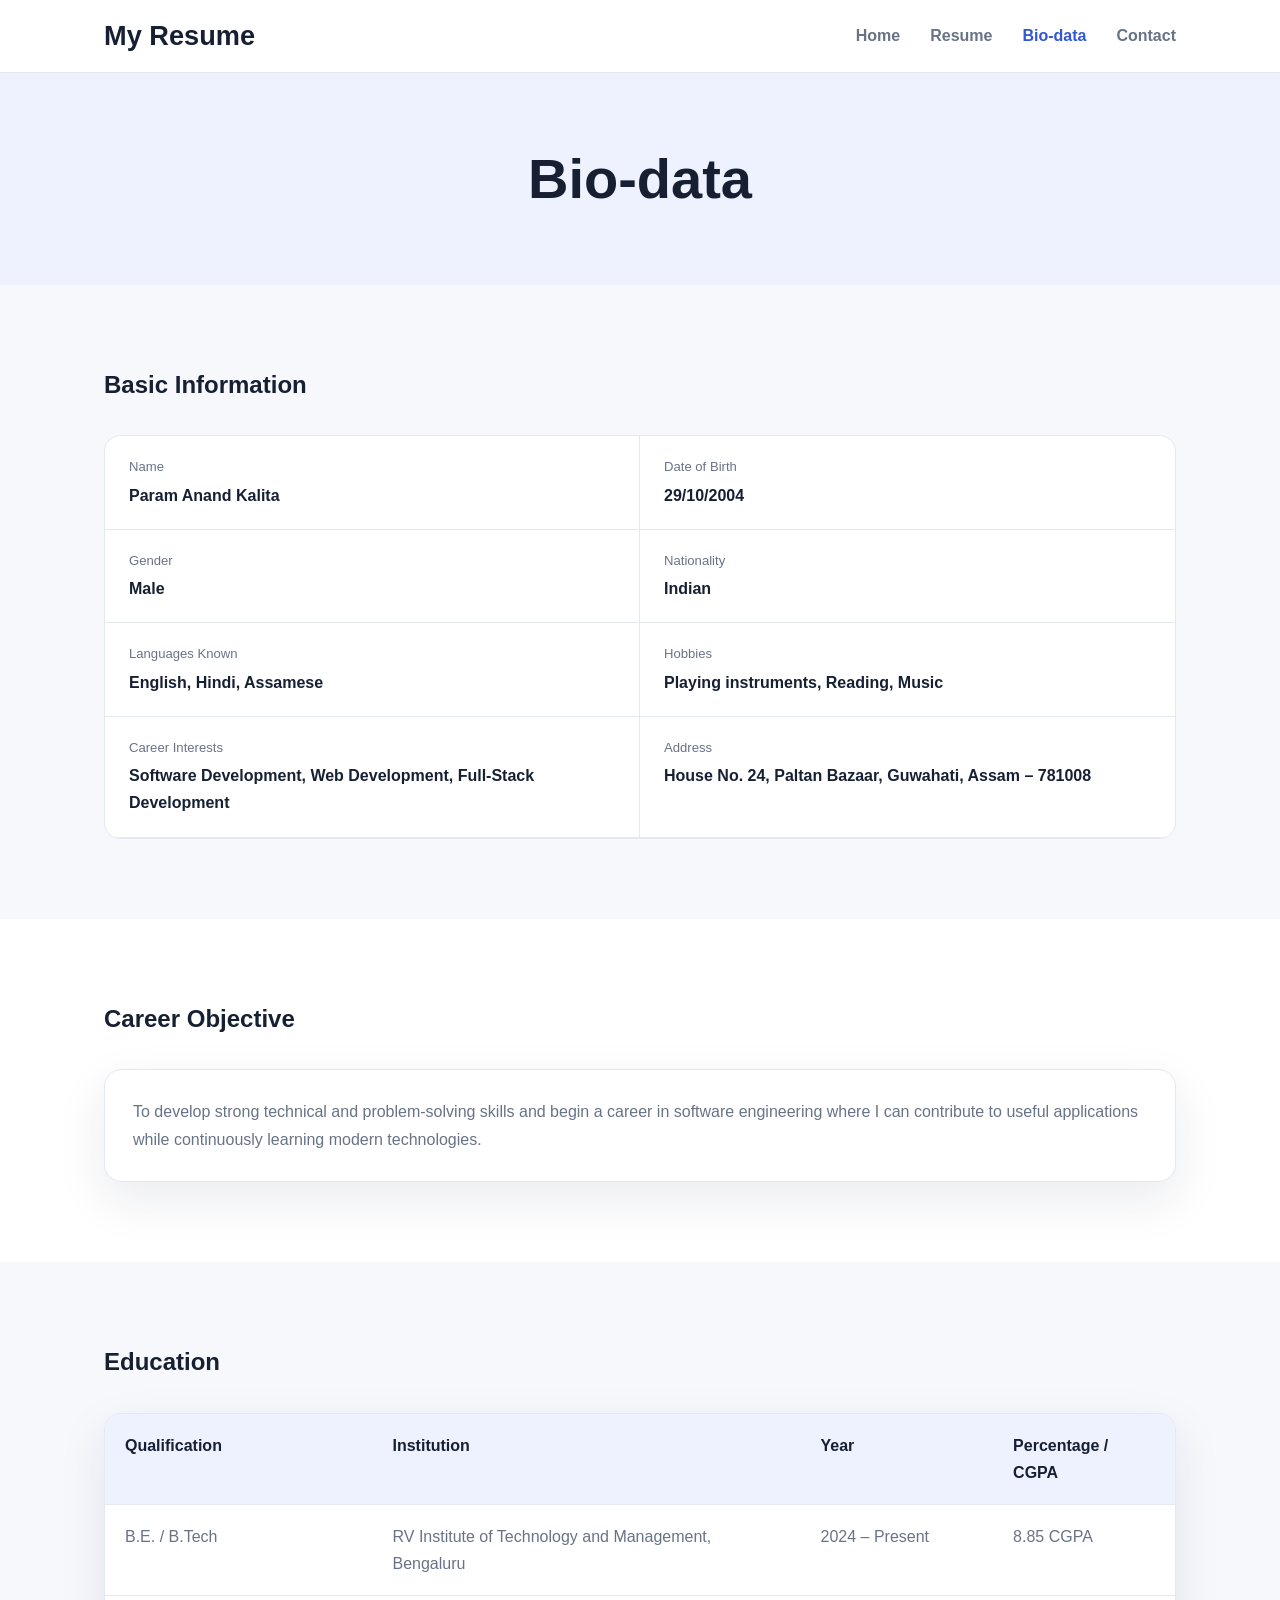
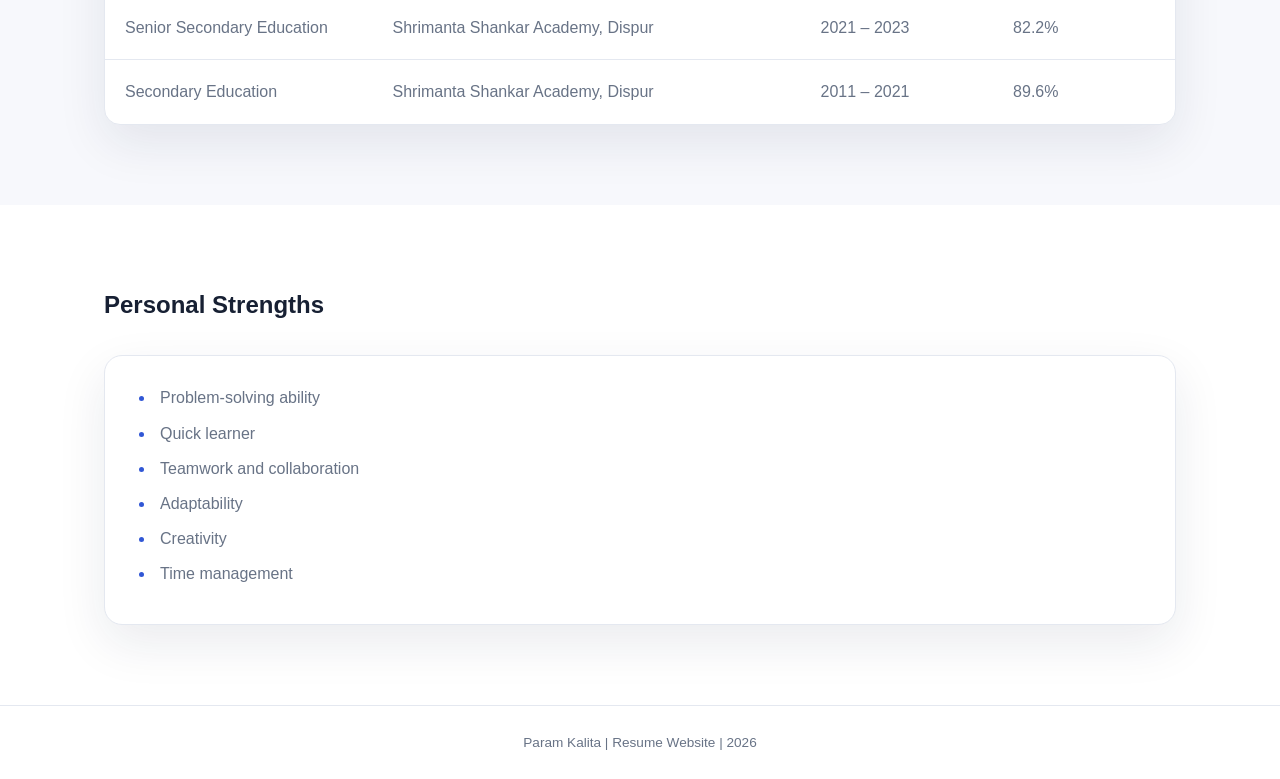
==== commit f4e69515: "updated website" ====
--- a/bio-data.html
+++ b/bio-data.html
@@ -66,7 +66,7 @@
     <main>
 
         <!-- =========================
-             PAGE BANNER
+             PAGE TITLE
         ========================== -->
 
         <section class="page-banner">
@@ -86,12 +86,8 @@
 
             <div class="section-heading">
 
-                <p class="eyebrow">
-                    Personal Information
-                </p>
-
                 <h2>
-                    Personal Details
+                    Basic Information
                 </h2>
 
             </div>
@@ -186,10 +182,6 @@
             <div class="section-inner">
 
                 <div class="section-heading">
-
-                    <p class="eyebrow">
-                        Career
-                    </p>
 
                     <h2>
                         Career Objective
@@ -222,12 +214,8 @@
 
             <div class="section-heading">
 
-                <p class="eyebrow">
+                <h2>
                     Education
-                </p>
-
-                <h2>
-                    Academic Background
                 </h2>
 
             </div>
@@ -271,11 +259,12 @@
                             </td>
 
                             <td>
-                                RV Institute of Technology and Management, Bengaluru
-                            </td>
-
-                            <td>
-                                2024 - Present
+                                RV Institute of Technology and Management,
+                                Bengaluru
+                            </td>
+
+                            <td>
+                                2024 – Present
                             </td>
 
                             <td>
@@ -296,7 +285,7 @@
                             </td>
 
                             <td>
-                                2021 - 2023
+                                2021 – 2023
                             </td>
 
                             <td>
@@ -317,7 +306,7 @@
                             </td>
 
                             <td>
-                                2011 - 2021
+                                2011 – 2021
                             </td>
 
                             <td>
@@ -345,10 +334,6 @@
 
                 <div class="section-heading">
 
-                    <p class="eyebrow">
-                        Strengths
-                    </p>
-
                     <h2>
                         Personal Strengths
                     </h2>
--- a/style.css
+++ b/style.css
@@ -25,11 +25,8 @@
 
 body {
     font-family: Arial, Helvetica, sans-serif;
-
     background: var(--bg);
-
     color: var(--text);
-
     line-height: 1.7;
 }
 
@@ -44,7 +41,6 @@
     border-bottom: 1px solid var(--line);
 
     position: sticky;
-
     top: 0;
 
     z-index: 10;
@@ -75,13 +71,15 @@
 
     text-decoration: none;
 
-    font-size: 1.35rem;
+    font-size: 1.7rem;
 
     font-weight: 800;
 }
 
 
-.logo:hover {
+.logo span,
+.eyebrow,
+.timeline-item .eyebrow {
     color: var(--accent);
 }
 
@@ -135,178 +133,70 @@
 
 
 /* =========================
-   HOME PROFILE
-========================= */
-
-.home-profile {
+   HOME HERO
+========================= */
+
+.hero {
+    max-width: 1120px;
+
+    margin: auto;
+
+    padding: 90px 24px;
+
+    display: grid;
+
+    grid-template-columns: 1.35fr 0.65fr;
+
+    gap: 70px;
+
+    align-items: center;
+
     min-height: calc(100vh - 72px);
-
-    padding: 70px 24px;
-
+}
+
+
+.hero h1 {
+    font-size: clamp(3rem, 7vw, 5.7rem);
+
+    line-height: 0.98;
+
+    letter-spacing: -3px;
+
+    margin: 12px 0 24px;
+}
+
+
+.hero h1 span {
+    color: var(--accent);
+}
+
+
+.intro {
+    max-width: 620px;
+
+    color: var(--muted);
+
+    font-size: 1.1rem;
+}
+
+
+/* =========================
+   BUTTONS
+========================= */
+
+.buttons {
     display: flex;
 
-    align-items: center;
-
-    justify-content: center;
-}
-
-
-.home-profile-card {
-    width: 100%;
-
-    max-width: 900px;
-
-    text-align: center;
-
-    padding: 55px 60px;
-}
-
-
-.profile-photo {
-    width: 170px;
-
-    height: 170px;
-
-    margin: 0 auto 28px;
-
-    border-radius: 50%;
-
-    overflow: hidden;
-
-    background: var(--soft);
-
-    border: 5px solid #ffffff;
-
-    box-shadow: 0 10px 30px rgba(24, 38, 72, 0.12);
-}
-
-
-.profile-photo img {
-    width: 100%;
-
-    height: 100%;
-
-    object-fit: cover;
-
-    display: block;
-}
-
-
-.home-profile-card .eyebrow {
-    color: var(--accent);
-
-    text-transform: uppercase;
-
-    letter-spacing: 2px;
-
-    font-size: 0.78rem;
-
-    font-weight: 800;
-
-    margin-bottom: 8px;
-}
-
-
-.home-profile-card h1 {
-    font-size: clamp(2.8rem, 5.5vw, 4rem);
-
-    line-height: 1.05;
-
-    letter-spacing: -2px;
-
-    margin-bottom: 18px;
-}
-
-
-.profile-description {
-    max-width: 650px;
-
-    margin: 0 auto;
-
-    color: var(--muted);
-
-    font-size: 1.05rem;
-}
-
-
-/* =========================
-   PROFILE DETAILS
-========================= */
-
-.profile-details {
-    max-width: 700px;
-
-    margin: 35px auto 0;
-
-    border-top: 1px solid var(--line);
-
-    display: grid;
-
-    grid-template-columns: repeat(3, 1fr);
-}
-
-
-.profile-details div {
-    padding: 20px 18px;
-
-    border-bottom: 1px solid var(--line);
-}
-
-
-.profile-details div:not(:last-child) {
-    border-right: 1px solid var(--line);
-}
-
-
-.profile-details strong,
-.profile-details span {
-    display: block;
-}
-
-
-.profile-details strong {
-    color: var(--muted);
-
-    text-transform: uppercase;
-
-    letter-spacing: 1px;
-
-    font-size: 0.75rem;
-
-    margin-bottom: 4px;
-}
-
-
-.profile-details span {
-    color: var(--text);
-
-    font-size: 0.95rem;
-}
-
-
-/* =========================
-   HOME BUTTONS
-========================= */
-
-.home-buttons {
-    display: flex;
-
-    justify-content: center;
-
-    align-items: center;
-
-    gap: 12px;
-
-    margin-top: 32px;
-
-    flex-wrap: wrap;
+    gap: 14px;
+
+    margin-top: 30px;
 }
 
 
 .btn {
     display: inline-block;
 
-    padding: 12px 22px;
+    padding: 12px 20px;
 
     border-radius: 9px;
 
@@ -347,6 +237,91 @@
     border-color: var(--accent);
 
     color: var(--accent);
+}
+
+
+/* =========================
+   CARDS
+========================= */
+
+.profile-card,
+.card {
+    background: var(--surface);
+
+    border: 1px solid var(--line);
+
+    border-radius: 18px;
+
+    padding: 28px;
+
+    box-shadow: var(--shadow);
+}
+
+
+.profile-card {
+    text-align: center;
+}
+
+
+.avatar {
+    width: 125px;
+    height: 125px;
+
+    border-radius: 50%;
+
+    margin: 0 auto 20px;
+
+    display: grid;
+
+    place-items: center;
+
+    background: var(--soft);
+
+    color: var(--accent);
+
+    font-size: 2.5rem;
+
+    font-weight: 800;
+}
+
+
+.profile-card p {
+    color: var(--muted);
+}
+
+
+.quick-info {
+    text-align: left;
+
+    margin-top: 24px;
+
+    border-top: 1px solid var(--line);
+
+    padding-top: 8px;
+}
+
+
+.quick-info div {
+    padding: 12px 0;
+
+    border-bottom: 1px solid var(--line);
+}
+
+
+.quick-info strong,
+.quick-info span {
+    display: block;
+}
+
+
+.quick-info strong {
+    font-size: 0.75rem;
+
+    text-transform: uppercase;
+
+    color: var(--muted);
+
+    letter-spacing: 1px;
 }
 
 
@@ -464,15 +439,15 @@
 .education-table-wrapper {
     width: 100%;
 
+    overflow-x: auto;
+
     background: white;
 
+    border: 1px solid var(--line);
+
     border-radius: 16px;
 
-    padding: 38px;
-
     box-shadow: var(--shadow);
-
-    overflow-x: auto;
 }
 
 
@@ -481,44 +456,58 @@
 
     border-collapse: collapse;
 
-    min-width: 850px;
-
-    font-size: 1rem;
+    min-width: 750px;
 }
 
 
 .education-table th,
 .education-table td {
-    border: 1px solid #c9ced7;
-
-    padding: 20px 18px;
+    padding: 18px 20px;
 
     text-align: left;
 
-    vertical-align: middle;
+    border-bottom: 1px solid var(--line);
+
+    vertical-align: top;
 }
 
 
 .education-table th {
-    background: #e7ebf2;
-
-    color: #172033;
-
-    font-size: 1.05rem;
+    background: var(--soft);
+
+    color: var(--text);
 
     font-weight: 700;
 }
 
 
 .education-table td {
-    background: #ffffff;
-
-    color: #172033;
-}
-
-
-.education-table tbody tr:hover td {
-    background: #f8f9fc;
+    color: var(--muted);
+}
+
+
+.education-table tr:last-child td {
+    border-bottom: none;
+}
+
+
+.education-table th:nth-child(1) {
+    width: 25%;
+}
+
+
+.education-table th:nth-child(2) {
+    width: 40%;
+}
+
+
+.education-table th:nth-child(3) {
+    width: 18%;
+}
+
+
+.education-table th:nth-child(4) {
+    width: 17%;
 }
 
 
@@ -527,7 +516,7 @@
 ========================= */
 
 .page-banner {
-    padding: 55px 24px;
+    padding: 75px 24px;
 
     text-align: center;
 
@@ -573,63 +562,134 @@
 
 
 /* =========================
+   RESUME SKILLS
+========================= */
+
+.skill-list {
+    padding-left: 24px;
+
+    color: var(--muted);
+}
+
+
+.skill-list li {
+    padding: 8px 0;
+}
+
+
+.skill-list li::marker {
+    color: var(--accent);
+}
+
+
+/* =========================
    RESUME
 ========================= */
 
-.resume-card-grid {
+.resume-layout {
     display: grid;
 
-    grid-template-columns: repeat(3, 1fr);
+    grid-template-columns: 320px 1fr;
+
+    gap: 50px;
+}
+
+
+.resume-sidebar {
+    display: flex;
+
+    flex-direction: column;
 
     gap: 20px;
 }
 
 
-.resume-card-grid .card {
-    height: 100%;
-}
-
-
-.resume-card-grid .card p:not(.eyebrow) {
-    margin-bottom: 5px;
-}
-
-
-.resume-project-grid {
-    display: grid;
-
-    grid-template-columns: repeat(2, 1fr);
-
-    gap: 20px;
-}
-
-
-.resume-project-grid .card {
-    height: 100%;
-}
-
-
-.resume-project-grid .card p {
-    margin-top: 5px;
-}
-
-
-.resume-list {
-    padding-left: 22px;
-
-    color: var(--muted);
-}
-
-
-.resume-list li {
-    margin-bottom: 8px;
-
-    padding-left: 5px;
-}
-
-
-.resume-list li::marker {
-    color: var(--accent);
+.tags {
+    display: flex;
+
+    flex-wrap: wrap;
+
+    gap: 8px;
+}
+
+
+.tags span {
+    background: var(--soft);
+
+    color: var(--accent-dark);
+
+    padding: 6px 10px;
+
+    border-radius: 7px;
+
+    font-size: 0.82rem;
+
+    font-weight: 700;
+}
+
+
+.clean-list {
+    list-style: none;
+
+    color: var(--muted);
+}
+
+
+.clean-list li {
+    padding: 7px 0;
+
+    border-bottom: 1px solid var(--line);
+}
+
+
+.resume-main {
+    border-left: 2px solid var(--line);
+
+    padding-left: 34px;
+}
+
+
+.timeline-item {
+    position: relative;
+
+    padding: 0 0 45px;
+}
+
+
+.timeline-dot {
+    width: 13px;
+    height: 13px;
+
+    border-radius: 50%;
+
+    background: var(--accent);
+
+    position: absolute;
+
+    left: -41px;
+
+    top: 7px;
+
+    border: 3px solid var(--bg);
+}
+
+
+.timeline-item h2 {
+    font-size: 1.35rem;
+
+    margin-bottom: 3px;
+}
+
+
+.timeline-item p {
+    color: var(--muted);
+}
+
+
+.timeline-item .muted {
+    font-size: 0.9rem;
+
+    margin-bottom: 10px;
 }
 
 
@@ -675,18 +735,6 @@
 }
 
 
-.contact-row a {
-    color: var(--text);
-
-    text-decoration: none;
-}
-
-
-.contact-row a:hover {
-    color: var(--accent);
-}
-
-
 form label {
     display: block;
 
@@ -779,7 +827,6 @@
         position: absolute;
 
         left: 0;
-
         right: 0;
 
         top: 72px;
@@ -811,64 +858,21 @@
     .hero,
     .grid.two,
     .grid.three,
+    .resume-layout,
     .contact-grid {
         grid-template-columns: 1fr;
     }
 
 
-    .resume-card-grid,
-    .resume-project-grid {
-        grid-template-columns: 1fr;
-    }
-
-
-    .home-profile {
+    .hero {
+        padding-top: 55px;
+
         min-height: auto;
-
-        padding: 50px 20px;
-    }
-
-
-    .home-profile-card {
-        padding: 40px 25px;
-    }
-
-
-    .profile-photo {
-        width: 140px;
-
-        height: 140px;
-    }
-
-
-    .home-profile-card h1 {
-        font-size: 2.7rem;
-
-        letter-spacing: -1px;
-    }
-
-
-    .profile-details {
-        grid-template-columns: 1fr;
-    }
-
-
-    .profile-details div {
-        border-right: 0 !important;
-    }
-
-
-    .home-buttons {
-        flex-direction: column;
-
-        width: 100%;
-    }
-
-
-    .home-buttons .btn {
-        width: 100%;
-
-        max-width: 280px;
+    }
+
+
+    .hero h1 {
+        letter-spacing: -2px;
     }
 
 
@@ -887,6 +891,18 @@
     }
 
 
+    .resume-main {
+        border-left: 0;
+
+        padding-left: 20px;
+    }
+
+
+    .timeline-dot {
+        left: -27px;
+    }
+
+
     .details {
         grid-template-columns: 1fr;
     }
@@ -897,15 +913,8 @@
     }
 
 
-    .education-table-wrapper {
-        padding: 20px;
-
-        border-radius: 14px;
-    }
-
-
     .education-table {
-        min-width: 800px;
+        min-width: 700px;
     }
 
 }
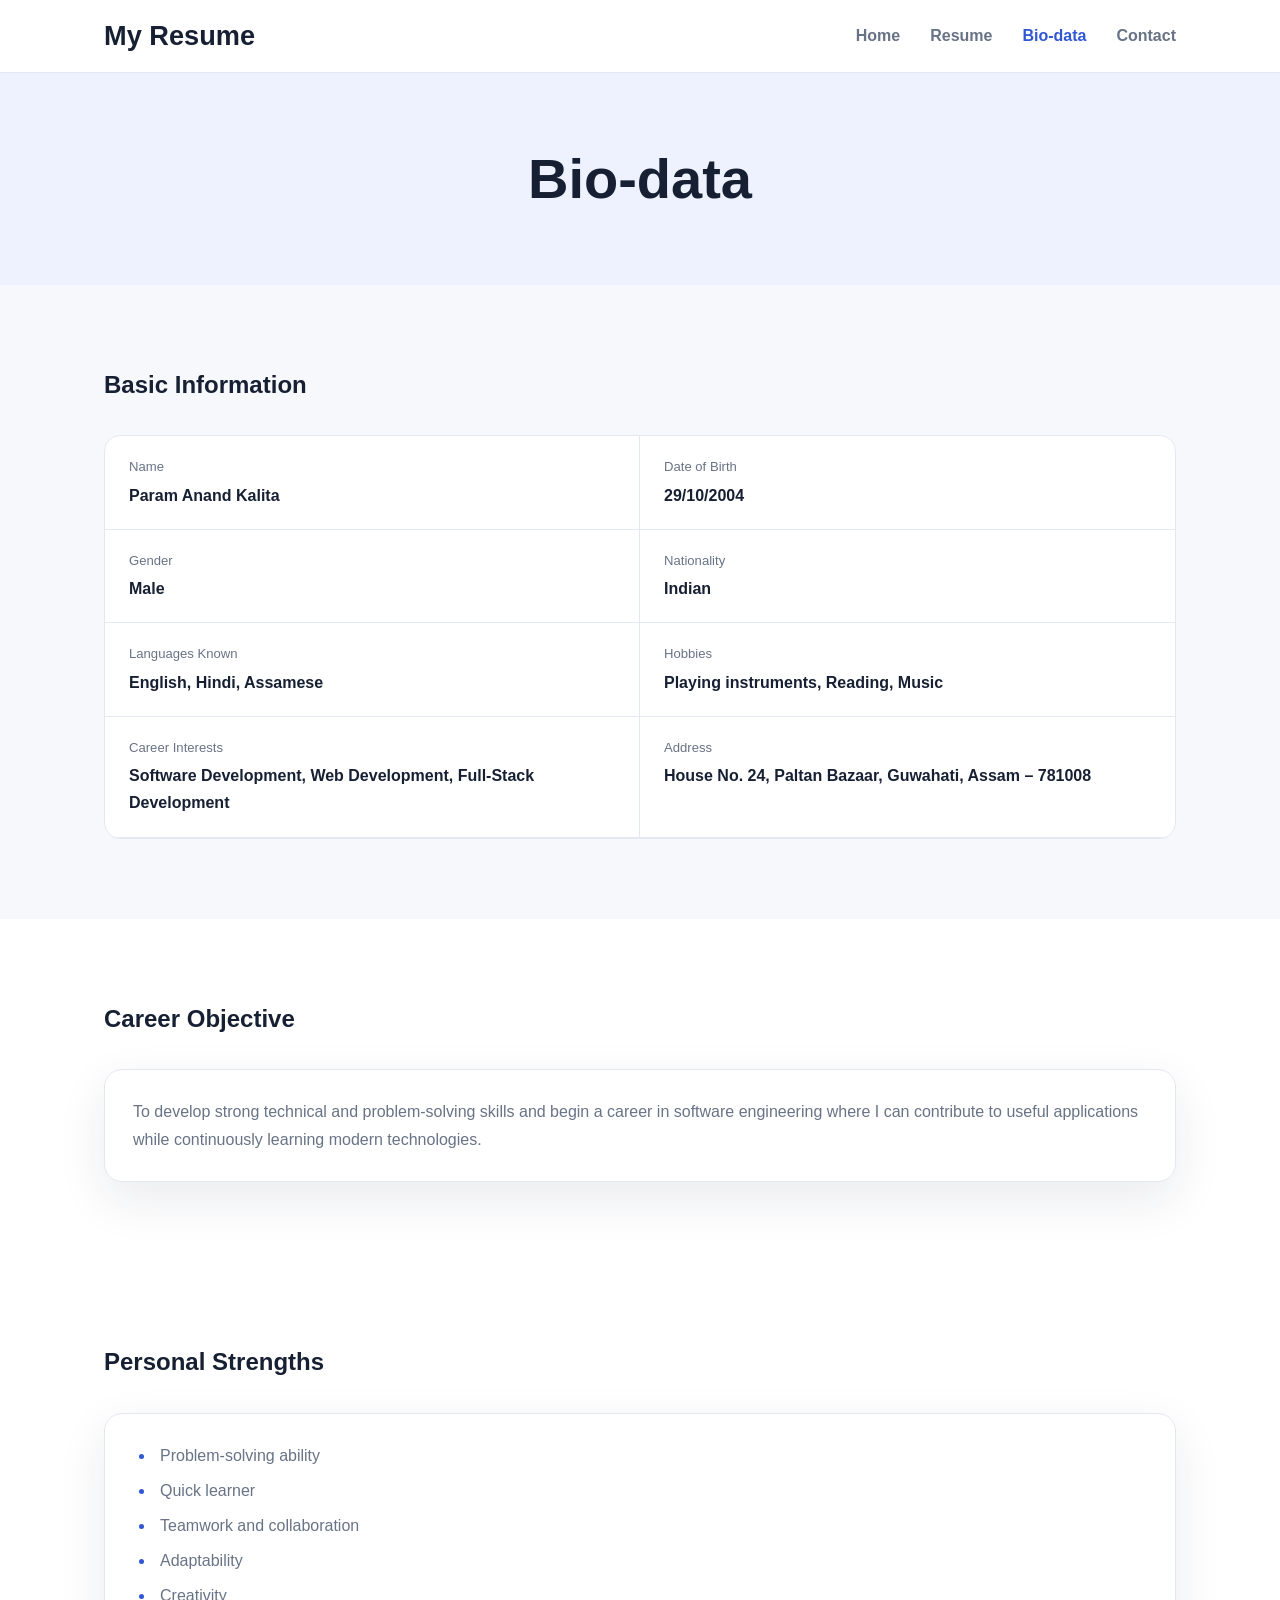
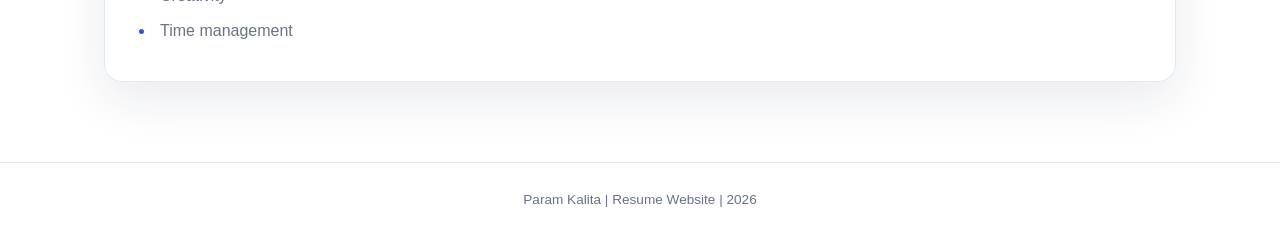
==== commit 8cc0ef53: "updated website" ====
--- a/bio-data.html
+++ b/bio-data.html
@@ -207,124 +207,6 @@
 
 
         <!-- =========================
-             EDUCATION
-        ========================== -->
-
-        <section class="section">
-
-            <div class="section-heading">
-
-                <h2>
-                    Education
-                </h2>
-
-            </div>
-
-
-            <div class="education-table-wrapper">
-
-                <table class="education-table">
-
-                    <thead>
-
-                        <tr>
-
-                            <th>
-                                Qualification
-                            </th>
-
-                            <th>
-                                Institution
-                            </th>
-
-                            <th>
-                                Year
-                            </th>
-
-                            <th>
-                                Percentage / CGPA
-                            </th>
-
-                        </tr>
-
-                    </thead>
-
-
-                    <tbody>
-
-                        <tr>
-
-                            <td>
-                                B.E. / B.Tech
-                            </td>
-
-                            <td>
-                                RV Institute of Technology and Management,
-                                Bengaluru
-                            </td>
-
-                            <td>
-                                2024 – Present
-                            </td>
-
-                            <td>
-                                8.85 CGPA
-                            </td>
-
-                        </tr>
-
-
-                        <tr>
-
-                            <td>
-                                Senior Secondary Education
-                            </td>
-
-                            <td>
-                                Shrimanta Shankar Academy, Dispur
-                            </td>
-
-                            <td>
-                                2021 – 2023
-                            </td>
-
-                            <td>
-                                82.2%
-                            </td>
-
-                        </tr>
-
-
-                        <tr>
-
-                            <td>
-                                Secondary Education
-                            </td>
-
-                            <td>
-                                Shrimanta Shankar Academy, Dispur
-                            </td>
-
-                            <td>
-                                2011 – 2021
-                            </td>
-
-                            <td>
-                                89.6%
-                            </td>
-
-                        </tr>
-
-                    </tbody>
-
-                </table>
-
-            </div>
-
-        </section>
-
-
-        <!-- =========================
              PERSONAL STRENGTHS
         ========================== -->
 
--- a/style.css
+++ b/style.css
@@ -41,6 +41,7 @@
     border-bottom: 1px solid var(--line);
 
     position: sticky;
+
     top: 0;
 
     z-index: 10;
@@ -77,9 +78,7 @@
 }
 
 
-.logo span,
-.eyebrow,
-.timeline-item .eyebrow {
+.logo span {
     color: var(--accent);
 }
 
@@ -128,55 +127,185 @@
 ========================= */
 
 main {
-    min-height: calc(100vh - 140px);
-}
-
-
-/* =========================
-   HOME HERO
-========================= */
-
-.hero {
-    max-width: 1120px;
-
-    margin: auto;
-
-    padding: 90px 24px;
-
+    min-height: calc(100vh - 145px);
+}
+
+
+/* =========================
+   HOME PAGE
+========================= */
+
+.home-profile {
+    min-height: calc(100vh - 145px);
+
+    display: flex;
+
+    align-items: center;
+
+    justify-content: center;
+
+    padding: 55px 24px;
+}
+
+
+.home-card {
+    width: 100%;
+
+    max-width: 950px;
+
+    background: var(--surface);
+
+    border: 1px solid var(--line);
+
+    border-radius: 22px;
+
+    padding: 55px 70px;
+
+    text-align: center;
+
+    box-shadow: var(--shadow);
+}
+
+
+/* =========================
+   HOME PHOTO
+========================= */
+
+.home-photo {
+    width: 170px;
+
+    height: 170px;
+
+    margin: 0 auto 28px;
+
+    border-radius: 50%;
+
+    overflow: hidden;
+
+    border: 6px solid white;
+
+    box-shadow: 0 12px 35px rgba(24, 38, 72, 0.15);
+
+    background: var(--soft);
+}
+
+
+.home-photo img {
+    display: block;
+
+    width: 100%;
+
+    height: 100%;
+
+    object-fit: cover;
+
+    object-position: center;
+
+    border-radius: 50%;
+}
+
+
+/* =========================
+   HOME TEXT
+========================= */
+
+.home-eyebrow {
+    color: var(--accent);
+
+    text-transform: uppercase;
+
+    letter-spacing: 3px;
+
+    font-size: 0.85rem;
+
+    font-weight: 800;
+
+    margin-bottom: 10px;
+}
+
+
+.home-card h1 {
+    font-size: clamp(3rem, 6vw, 4.8rem);
+
+    line-height: 1.05;
+
+    letter-spacing: -2px;
+
+    margin-bottom: 22px;
+}
+
+
+.home-intro {
+    max-width: 760px;
+
+    margin: 0 auto;
+
+    color: var(--muted);
+
+    font-size: 1.15rem;
+
+    line-height: 1.8;
+}
+
+
+/* =========================
+   HOME INFORMATION
+========================= */
+
+.home-info {
     display: grid;
 
-    grid-template-columns: 1.35fr 0.65fr;
-
-    gap: 70px;
-
-    align-items: center;
-
-    min-height: calc(100vh - 72px);
-}
-
-
-.hero h1 {
-    font-size: clamp(3rem, 7vw, 5.7rem);
-
-    line-height: 0.98;
-
-    letter-spacing: -3px;
-
-    margin: 12px 0 24px;
-}
-
-
-.hero h1 span {
-    color: var(--accent);
-}
-
-
-.intro {
-    max-width: 620px;
-
-    color: var(--muted);
-
-    font-size: 1.1rem;
+    grid-template-columns: repeat(3, 1fr);
+
+    margin: 42px auto 0;
+
+    max-width: 850px;
+
+    border-top: 1px solid var(--line);
+
+    border-bottom: 1px solid var(--line);
+}
+
+
+.home-info div {
+    padding: 20px 24px;
+
+    min-height: 105px;
+
+    display: flex;
+
+    flex-direction: column;
+
+    justify-content: center;
+}
+
+
+.home-info div + div {
+    border-left: 1px solid var(--line);
+}
+
+
+.home-info span {
+    display: block;
+
+    color: var(--muted);
+
+    text-transform: uppercase;
+
+    letter-spacing: 2px;
+
+    font-size: 0.75rem;
+
+    font-weight: 800;
+
+    margin-bottom: 7px;
+}
+
+
+.home-info strong {
+    font-size: 0.95rem;
+
+    font-weight: 600;
 }
 
 
@@ -184,19 +313,21 @@
    BUTTONS
 ========================= */
 
-.buttons {
+.home-buttons {
     display: flex;
 
+    justify-content: center;
+
     gap: 14px;
 
-    margin-top: 30px;
+    margin-top: 32px;
 }
 
 
 .btn {
     display: inline-block;
 
-    padding: 12px 20px;
+    padding: 12px 22px;
 
     border-radius: 9px;
 
@@ -241,7 +372,7 @@
 
 
 /* =========================
-   CARDS
+   GENERAL CARDS
 ========================= */
 
 .profile-card,
@@ -265,6 +396,7 @@
 
 .avatar {
     width: 125px;
+
     height: 125px;
 
     border-radius: 50%;
@@ -433,85 +565,6 @@
 
 
 /* =========================
-   EDUCATION TABLE
-========================= */
-
-.education-table-wrapper {
-    width: 100%;
-
-    overflow-x: auto;
-
-    background: white;
-
-    border: 1px solid var(--line);
-
-    border-radius: 16px;
-
-    box-shadow: var(--shadow);
-}
-
-
-.education-table {
-    width: 100%;
-
-    border-collapse: collapse;
-
-    min-width: 750px;
-}
-
-
-.education-table th,
-.education-table td {
-    padding: 18px 20px;
-
-    text-align: left;
-
-    border-bottom: 1px solid var(--line);
-
-    vertical-align: top;
-}
-
-
-.education-table th {
-    background: var(--soft);
-
-    color: var(--text);
-
-    font-weight: 700;
-}
-
-
-.education-table td {
-    color: var(--muted);
-}
-
-
-.education-table tr:last-child td {
-    border-bottom: none;
-}
-
-
-.education-table th:nth-child(1) {
-    width: 25%;
-}
-
-
-.education-table th:nth-child(2) {
-    width: 40%;
-}
-
-
-.education-table th:nth-child(3) {
-    width: 18%;
-}
-
-
-.education-table th:nth-child(4) {
-    width: 17%;
-}
-
-
-/* =========================
    PAGE BANNER
 ========================= */
 
@@ -562,43 +615,22 @@
 
 
 /* =========================
-   RESUME SKILLS
-========================= */
-
-.skill-list {
-    padding-left: 24px;
-
-    color: var(--muted);
-}
-
-
-.skill-list li {
-    padding: 8px 0;
-}
-
-
-.skill-list li::marker {
-    color: var(--accent);
-}
-
-
-/* =========================
    RESUME
 ========================= */
 
 .resume-layout {
     display: grid;
 
-    grid-template-columns: 320px 1fr;
-
-    gap: 50px;
+    grid-template-columns: 1fr;
+
+    gap: 30px;
 }
 
 
 .resume-sidebar {
-    display: flex;
-
-    flex-direction: column;
+    display: grid;
+
+    grid-template-columns: 1fr 1fr;
 
     gap: 20px;
 }
@@ -643,21 +675,20 @@
 
 
 .resume-main {
-    border-left: 2px solid var(--line);
-
-    padding-left: 34px;
+    padding: 0;
 }
 
 
 .timeline-item {
     position: relative;
 
-    padding: 0 0 45px;
+    padding: 0 0 35px;
 }
 
 
 .timeline-dot {
     width: 13px;
+
     height: 13px;
 
     border-radius: 50%;
@@ -666,7 +697,7 @@
 
     position: absolute;
 
-    left: -41px;
+    left: -20px;
 
     top: 7px;
 
@@ -827,6 +858,7 @@
         position: absolute;
 
         left: 0;
+
         right: 0;
 
         top: 72px;
@@ -855,24 +887,81 @@
     }
 
 
-    .hero,
     .grid.two,
     .grid.three,
-    .resume-layout,
-    .contact-grid {
+    .contact-grid,
+    .resume-sidebar {
         grid-template-columns: 1fr;
     }
 
 
-    .hero {
-        padding-top: 55px;
-
+    /* HOME MOBILE */
+
+    .home-profile {
         min-height: auto;
-    }
-
-
-    .hero h1 {
-        letter-spacing: -2px;
+
+        padding: 35px 16px;
+    }
+
+
+    .home-card {
+        padding: 40px 22px;
+
+        border-radius: 18px;
+    }
+
+
+    .home-photo {
+        width: 140px;
+
+        height: 140px;
+    }
+
+
+    .home-card h1 {
+        font-size: 2.7rem;
+
+        letter-spacing: -1px;
+    }
+
+
+    .home-intro {
+        font-size: 1rem;
+    }
+
+
+    .home-info {
+        grid-template-columns: 1fr;
+
+        margin-top: 30px;
+    }
+
+
+    .home-info div {
+        min-height: auto;
+
+        padding: 17px 15px;
+    }
+
+
+    .home-info div + div {
+        border-left: 0;
+
+        border-top: 1px solid var(--line);
+    }
+
+
+    .home-buttons {
+        flex-direction: column;
+
+        align-items: stretch;
+    }
+
+
+    .home-buttons .btn {
+        width: 100%;
+
+        text-align: center;
     }
 
 
@@ -912,9 +1001,4 @@
         border-right: 0;
     }
 
-
-    .education-table {
-        min-width: 700px;
-    }
-
 }
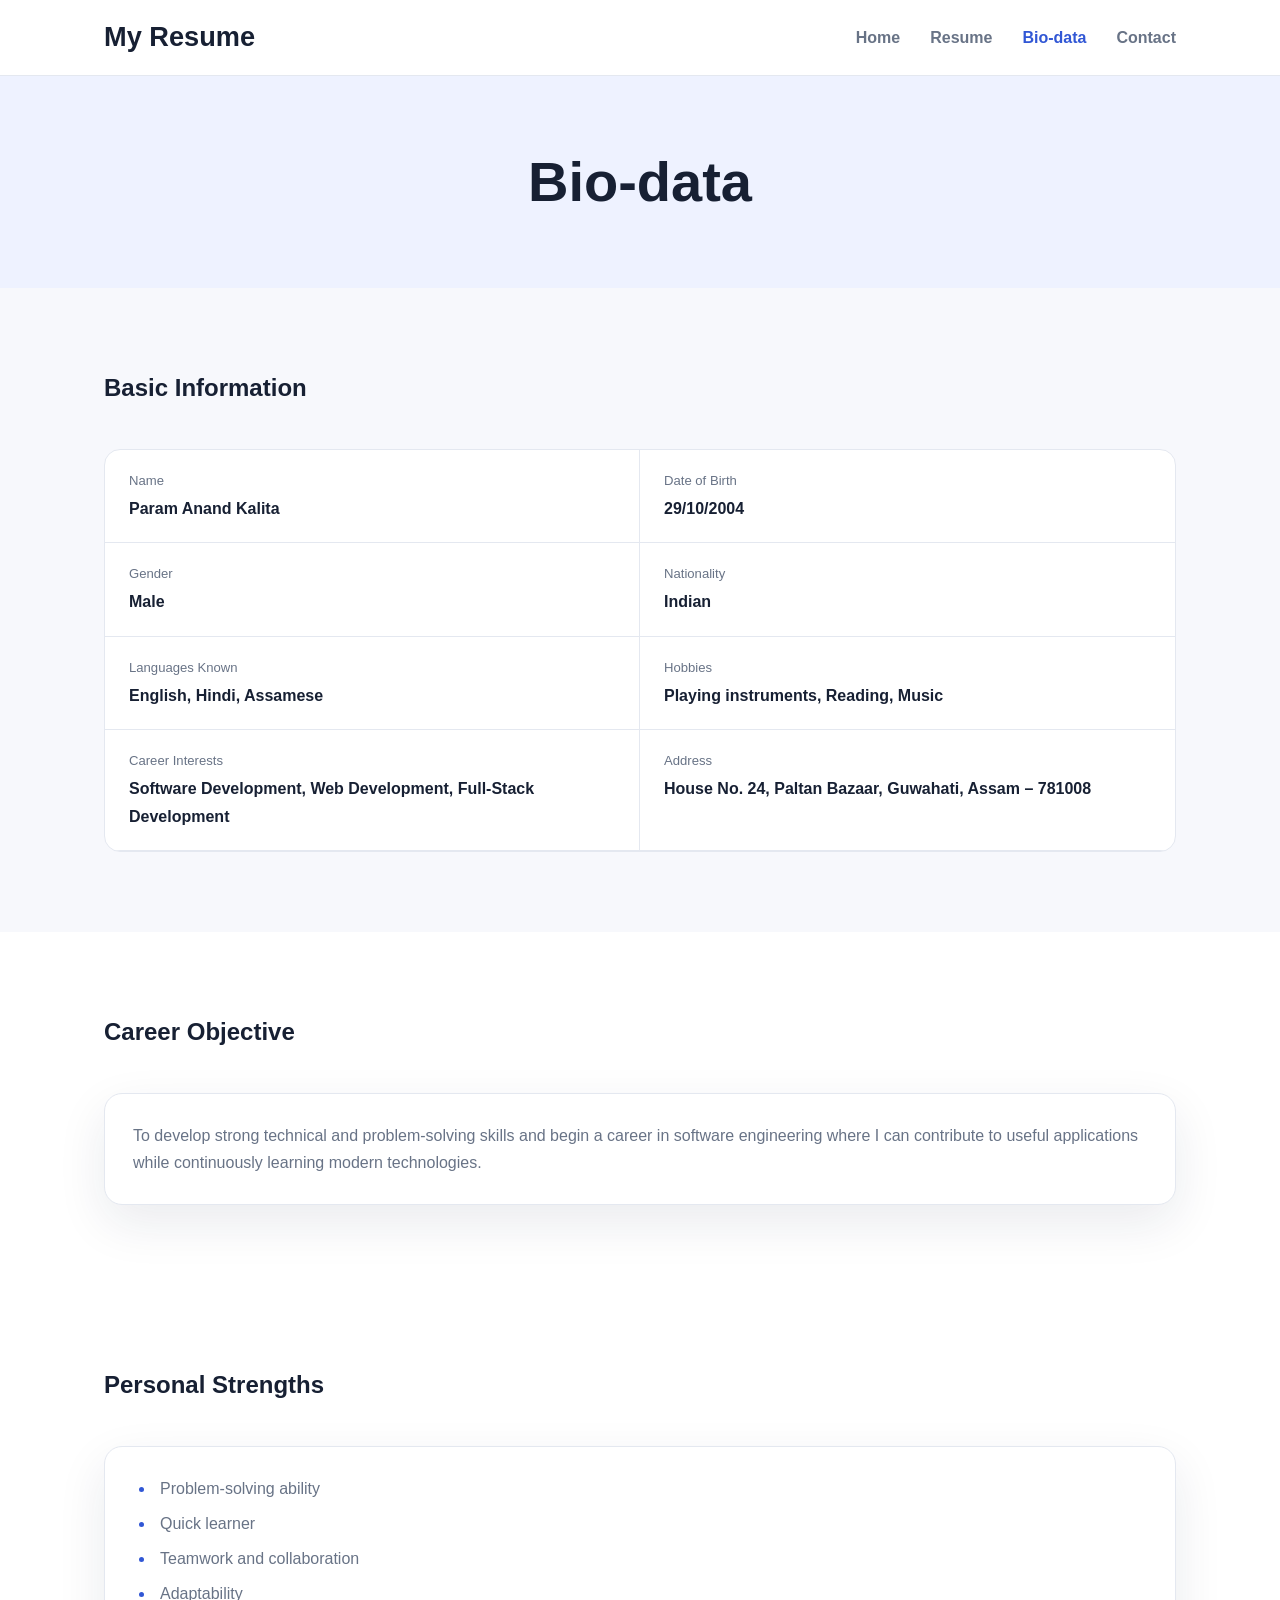
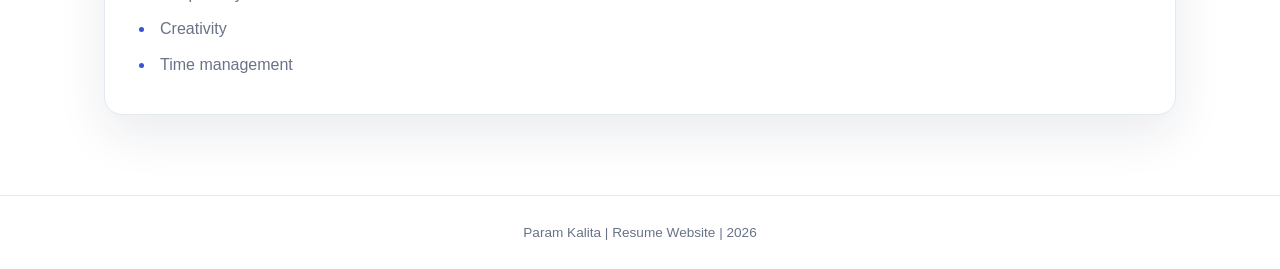
==== commit e799ed2d: "updated website" ====
--- a/bio-data.html
+++ b/bio-data.html
@@ -1,282 +1,80 @@
-<!DOCTYPE html>
+<!doctype html>
 <html lang="en">
-
-<head>
-
-    <meta charset="UTF-8">
-    <meta name="viewport" content="width=device-width, initial-scale=1.0">
-
+  <head>
+    <meta charset="UTF-8" />
+    <meta name="viewport" content="width=device-width, initial-scale=1.0" />
     <title>Param Kalita | Bio-data</title>
-
-    <link rel="stylesheet" href="style.css">
-
-</head>
-
-<body>
-
-    <!-- =========================
-         NAVIGATION
-    ========================== -->
-
+    <link rel="stylesheet" href="style.css" />
+  </head>
+  <body>
     <header>
-
-        <nav class="navbar">
-
-            <a class="logo" href="index.html">
-                My Resume
-            </a>
-
-            <button class="menu-btn" aria-label="Toggle menu">
-                ☰
-            </button>
-
-            <ul class="nav-links">
-
-                <li>
-                    <a href="index.html">
-                        Home
-                    </a>
-                </li>
-
-                <li>
-                    <a href="resume.html">
-                        Resume
-                    </a>
-                </li>
-
-                <li>
-                    <a class="active" href="bio-data.html">
-                        Bio-data
-                    </a>
-                </li>
-
-                <li>
-                    <a href="contact.html">
-                        Contact
-                    </a>
-                </li>
-
-            </ul>
-
-        </nav>
-
+      <nav class="navbar">
+        <a class="logo" href="index.html">My Resume</a
+        ><button class="menu-btn" aria-label="Toggle menu">☰</button>
+        <div class="nav-links">
+          <a href="index.html">Home</a><a href="resume.html">Resume</a
+          ><a class="active" href="bio-data.html">Bio-data</a
+          ><a href="contact.html">Contact</a>
+        </div>
+      </nav>
     </header>
-
-
     <main>
-
-        <!-- =========================
-             PAGE TITLE
-        ========================== -->
-
-        <section class="page-banner">
-
-            <h1>
-                Bio-data
-            </h1>
-
-        </section>
-
-
-        <!-- =========================
-             PERSONAL DETAILS
-        ========================== -->
-
-        <section class="section">
-
-            <div class="section-heading">
-
-                <h2>
-                    Basic Information
-                </h2>
-
-            </div>
-
-
-            <div class="details">
-
-                <div>
-                    <span>Name</span>
-
-                    <strong>
-                        Param Anand Kalita
-                    </strong>
-                </div>
-
-
-                <div>
-                    <span>Date of Birth</span>
-
-                    <strong>
-                        29/10/2004
-                    </strong>
-                </div>
-
-
-                <div>
-                    <span>Gender</span>
-
-                    <strong>
-                        Male
-                    </strong>
-                </div>
-
-
-                <div>
-                    <span>Nationality</span>
-
-                    <strong>
-                        Indian
-                    </strong>
-                </div>
-
-
-                <div>
-                    <span>Languages Known</span>
-
-                    <strong>
-                        English, Hindi, Assamese
-                    </strong>
-                </div>
-
-
-                <div>
-                    <span>Hobbies</span>
-
-                    <strong>
-                        Playing instruments, Reading, Music
-                    </strong>
-                </div>
-
-
-                <div>
-                    <span>Career Interests</span>
-
-                    <strong>
-                        Software Development, Web Development,
-                        Full-Stack Development
-                    </strong>
-                </div>
-
-
-                <div>
-                    <span>Address</span>
-
-                    <strong>
-                        House No. 24, Paltan Bazaar,
-                        Guwahati, Assam – 781008
-                    </strong>
-                </div>
-
-            </div>
-
-        </section>
-
-
-        <!-- =========================
-             CAREER OBJECTIVE
-        ========================== -->
-
-        <section class="section alt">
-
-            <div class="section-inner">
-
-                <div class="section-heading">
-
-                    <h2>
-                        Career Objective
-                    </h2>
-
-                </div>
-
-
-                <div class="card">
-
-                    <p>
-                        To develop strong technical and problem-solving
-                        skills and begin a career in software engineering
-                        where I can contribute to useful applications
-                        while continuously learning modern technologies.
-                    </p>
-
-                </div>
-
-            </div>
-
-        </section>
-
-
-        <!-- =========================
-             PERSONAL STRENGTHS
-        ========================== -->
-
-        <section class="section alt">
-
-            <div class="section-inner">
-
-                <div class="section-heading">
-
-                    <h2>
-                        Personal Strengths
-                    </h2>
-
-                </div>
-
-
-                <div class="card">
-
-                    <ul class="strength-list">
-
-                        <li>
-                            Problem-solving ability
-                        </li>
-
-                        <li>
-                            Quick learner
-                        </li>
-
-                        <li>
-                            Teamwork and collaboration
-                        </li>
-
-                        <li>
-                            Adaptability
-                        </li>
-
-                        <li>
-                            Creativity
-                        </li>
-
-                        <li>
-                            Time management
-                        </li>
-
-                    </ul>
-
-                </div>
-
-            </div>
-
-        </section>
-
+      <section class="page-banner"><h1>Bio-data</h1></section>
+      <section class="section">
+        <h2>Basic Information</h2>
+        <div class="details">
+          <div><span>Name</span><strong>Param Anand Kalita</strong></div>
+          <div><span>Date of Birth</span><strong>29/10/2004</strong></div>
+          <div><span>Gender</span><strong>Male</strong></div>
+          <div><span>Nationality</span><strong>Indian</strong></div>
+          <div>
+            <span>Languages Known</span
+            ><strong>English, Hindi, Assamese</strong>
+          </div>
+          <div>
+            <span>Hobbies</span
+            ><strong>Playing instruments, Reading, Music</strong>
+          </div>
+          <div>
+            <span>Career Interests</span
+            ><strong
+              >Software Development, Web Development, Full-Stack
+              Development</strong
+            >
+          </div>
+          <div>
+            <span>Address</span
+            ><strong
+              >House No. 24, Paltan Bazaar, Guwahati, Assam – 781008</strong
+            >
+          </div>
+        </div>
+      </section>
+      <section class="section alt">
+        <h2>Career Objective</h2>
+        <div class="card">
+          <p>
+            To develop strong technical and problem-solving skills and begin a
+            career in software engineering where I can contribute to useful
+            applications while continuously learning modern technologies.
+          </p>
+        </div>
+      </section>
+      <section class="section alt">
+        <h2>Personal Strengths</h2>
+        <div class="card">
+          <ul class="strength-list">
+            <li>Problem-solving ability</li>
+            <li>Quick learner</li>
+            <li>Teamwork and collaboration</li>
+            <li>Adaptability</li>
+            <li>Creativity</li>
+            <li>Time management</li>
+          </ul>
+        </div>
+      </section>
     </main>
-
-
-    <!-- =========================
-         FOOTER
-    ========================== -->
-
-    <footer>
-
-        <p>
-            Param Kalita | Resume Website | <span id="year"></span>
-        </p>
-
-    </footer>
-
-
+    <footer>Param Kalita | Resume Website | <span id="year"></span></footer>
     <script src="script.js"></script>
-
-</body>
-
-</html>+  </body>
+</html>
--- a/style.css
+++ b/style.css
@@ -1,1004 +1,411 @@
 * {
-    box-sizing: border-box;
-    margin: 0;
-    padding: 0;
-}
-
-
+  box-sizing: border-box;
+  margin: 0;
+  padding: 0;
+}
 :root {
-    --bg: #f7f8fc;
-    --surface: #ffffff;
-    --text: #172033;
-    --muted: #687386;
-    --line: #e4e8f0;
-    --accent: #3157d5;
-    --accent-dark: #243fa0;
-    --soft: #eef2ff;
-    --shadow: 0 18px 50px rgba(24, 38, 72, 0.09);
-}
-
-
+  --bg: #f7f8fc;
+  --surface: #fff;
+  --text: #172033;
+  --muted: #687386;
+  --line: #e4e8f0;
+  --accent: #3157d5;
+  --accent-dark: #243fa0;
+  --soft: #eef2ff;
+  --shadow: 0 18px 50px rgba(24, 38, 72, 0.09);
+}
 html {
-    scroll-behavior: smooth;
-}
-
-
+  scroll-behavior: smooth;
+}
 body {
-    font-family: Arial, Helvetica, sans-serif;
-    background: var(--bg);
-    color: var(--text);
-    line-height: 1.7;
-}
-
-
-/* =========================
-   HEADER / NAVIGATION
-========================= */
-
+  font-family: Arial, Helvetica, sans-serif;
+  background: var(--bg);
+  color: var(--text);
+  line-height: 1.7;
+}
 header {
-    background: rgba(255, 255, 255, 0.95);
-
-    border-bottom: 1px solid var(--line);
-
-    position: sticky;
-
-    top: 0;
-
-    z-index: 10;
-
-    backdrop-filter: blur(10px);
-}
-
-
+  background: rgba(255, 255, 255, 0.95);
+  border-bottom: 1px solid var(--line);
+  position: sticky;
+  top: 0;
+  z-index: 10;
+  backdrop-filter: blur(10px);
+}
 .navbar {
-    max-width: 1120px;
-
-    margin: auto;
-
-    min-height: 72px;
-
-    padding: 0 24px;
-
-    display: flex;
-
-    align-items: center;
-
-    justify-content: space-between;
-}
-
-
+  max-width: 1120px;
+  margin: auto;
+  min-height: 72px;
+  padding: 0 24px;
+  display: flex;
+  align-items: center;
+  justify-content: space-between;
+}
 .logo {
-    color: var(--text);
-
-    text-decoration: none;
-
-    font-size: 1.7rem;
-
-    font-weight: 800;
-}
-
-
-.logo span {
-    color: var(--accent);
-}
-
-
+  color: var(--text);
+  text-decoration: none;
+  font-size: 1.7rem;
+  font-weight: 800;
+}
 .nav-links {
-    display: flex;
-
-    gap: 30px;
-
-    list-style: none;
-}
-
-
+  display: flex;
+  gap: 30px;
+}
 .nav-links a {
-    text-decoration: none;
-
-    color: var(--muted);
-
-    font-weight: 600;
-
-    padding: 24px 0;
-}
-
-
+  text-decoration: none;
+  color: var(--muted);
+  font-weight: 600;
+  padding: 24px 0;
+}
 .nav-links a:hover,
 .nav-links a.active {
-    color: var(--accent);
-}
-
-
+  color: var(--accent);
+}
 .menu-btn {
-    display: none;
-
-    border: 0;
-
-    background: none;
-
-    font-size: 1.5rem;
-
-    cursor: pointer;
-}
-
-
-/* =========================
-   MAIN
-========================= */
-
+  display: none;
+  border: 0;
+  background: none;
+  font-size: 1.5rem;
+  cursor: pointer;
+}
 main {
-    min-height: calc(100vh - 145px);
-}
-
-
-/* =========================
-   HOME PAGE
-========================= */
-
+  min-height: calc(100vh - 145px);
+}
 .home-profile {
-    min-height: calc(100vh - 145px);
-
-    display: flex;
-
-    align-items: center;
-
-    justify-content: center;
-
-    padding: 55px 24px;
-}
-
-
+  min-height: calc(100vh - 145px);
+  display: flex;
+  align-items: center;
+  justify-content: center;
+  padding: 55px 24px;
+}
 .home-card {
-    width: 100%;
-
-    max-width: 950px;
-
-    background: var(--surface);
-
-    border: 1px solid var(--line);
-
-    border-radius: 22px;
-
-    padding: 55px 70px;
-
-    text-align: center;
-
-    box-shadow: var(--shadow);
-}
-
-
-/* =========================
-   HOME PHOTO
-========================= */
-
+  width: 100%;
+  max-width: 950px;
+  background: var(--surface);
+  border: 1px solid var(--line);
+  border-radius: 22px;
+  padding: 55px 70px;
+  text-align: center;
+  box-shadow: var(--shadow);
+}
 .home-photo {
-    width: 170px;
-
-    height: 170px;
-
-    margin: 0 auto 28px;
-
-    border-radius: 50%;
-
-    overflow: hidden;
-
-    border: 6px solid white;
-
-    box-shadow: 0 12px 35px rgba(24, 38, 72, 0.15);
-
-    background: var(--soft);
-}
-
-
+  width: 170px;
+  height: 170px;
+  margin: 0 auto 28px;
+  border-radius: 50%;
+  overflow: hidden;
+  border: 6px solid #fff;
+  box-shadow: 0 12px 35px rgba(24, 38, 72, 0.15);
+  background: var(--soft);
+}
 .home-photo img {
-    display: block;
-
-    width: 100%;
-
-    height: 100%;
-
-    object-fit: cover;
-
-    object-position: center;
-
-    border-radius: 50%;
-}
-
-
-/* =========================
-   HOME TEXT
-========================= */
-
+  display: block;
+  width: 100%;
+  height: 100%;
+  object-fit: cover;
+}
 .home-eyebrow {
-    color: var(--accent);
-
-    text-transform: uppercase;
-
-    letter-spacing: 3px;
-
-    font-size: 0.85rem;
-
-    font-weight: 800;
-
-    margin-bottom: 10px;
-}
-
-
+  color: var(--accent);
+  text-transform: uppercase;
+  letter-spacing: 3px;
+  font-size: 0.85rem;
+  font-weight: 800;
+  margin-bottom: 10px;
+}
 .home-card h1 {
-    font-size: clamp(3rem, 6vw, 4.8rem);
-
-    line-height: 1.05;
-
-    letter-spacing: -2px;
-
-    margin-bottom: 22px;
-}
-
-
+  font-size: clamp(3rem, 6vw, 4.8rem);
+  line-height: 1.05;
+  letter-spacing: -2px;
+  margin-bottom: 22px;
+}
 .home-intro {
-    max-width: 760px;
-
-    margin: 0 auto;
-
-    color: var(--muted);
-
-    font-size: 1.15rem;
-
-    line-height: 1.8;
-}
-
-
-/* =========================
-   HOME INFORMATION
-========================= */
-
+  max-width: 760px;
+  margin: 0 auto;
+  color: var(--muted);
+  font-size: 1.15rem;
+  line-height: 1.8;
+}
 .home-info {
-    display: grid;
-
-    grid-template-columns: repeat(3, 1fr);
-
-    margin: 42px auto 0;
-
-    max-width: 850px;
-
-    border-top: 1px solid var(--line);
-
-    border-bottom: 1px solid var(--line);
-}
-
-
+  display: grid;
+  grid-template-columns: repeat(3, 1fr);
+  margin: 42px auto 0;
+  max-width: 850px;
+  border-top: 1px solid var(--line);
+  border-bottom: 1px solid var(--line);
+}
 .home-info div {
-    padding: 20px 24px;
-
-    min-height: 105px;
-
-    display: flex;
-
-    flex-direction: column;
-
-    justify-content: center;
-}
-
-
+  padding: 20px 24px;
+  min-height: 105px;
+  display: flex;
+  flex-direction: column;
+  justify-content: center;
+}
 .home-info div + div {
-    border-left: 1px solid var(--line);
-}
-
-
+  border-left: 1px solid var(--line);
+}
 .home-info span {
-    display: block;
-
-    color: var(--muted);
-
-    text-transform: uppercase;
-
-    letter-spacing: 2px;
-
-    font-size: 0.75rem;
-
-    font-weight: 800;
-
-    margin-bottom: 7px;
-}
-
-
+  display: block;
+  color: var(--muted);
+  text-transform: uppercase;
+  letter-spacing: 2px;
+  font-size: 0.75rem;
+  font-weight: 800;
+  margin-bottom: 7px;
+}
 .home-info strong {
-    font-size: 0.95rem;
-
-    font-weight: 600;
-}
-
-
-/* =========================
-   BUTTONS
-========================= */
-
+  font-size: 0.95rem;
+  font-weight: 600;
+}
 .home-buttons {
-    display: flex;
-
-    justify-content: center;
-
-    gap: 14px;
-
-    margin-top: 32px;
-}
-
-
+  display: flex;
+  justify-content: center;
+  gap: 14px;
+  margin-top: 32px;
+}
 .btn {
-    display: inline-block;
-
-    padding: 12px 22px;
-
-    border-radius: 9px;
-
-    text-decoration: none;
-
-    font-weight: 700;
-
-    border: 1px solid transparent;
-
-    cursor: pointer;
-
-    font-size: 0.95rem;
-}
-
-
+  display: inline-block;
+  padding: 12px 22px;
+  border-radius: 9px;
+  text-decoration: none;
+  font-weight: 700;
+  border: 1px solid transparent;
+  cursor: pointer;
+  font-size: 0.95rem;
+}
 .primary {
-    color: white;
-
-    background: var(--accent);
-}
-
-
+  color: #fff;
+  background: var(--accent);
+}
 .primary:hover {
-    background: var(--accent-dark);
-}
-
-
+  background: var(--accent-dark);
+}
 .secondary {
-    color: var(--text);
-
-    background: white;
-
-    border-color: var(--line);
-}
-
-
+  color: var(--text);
+  background: #fff;
+  border-color: var(--line);
+}
 .secondary:hover {
-    border-color: var(--accent);
-
-    color: var(--accent);
-}
-
-
-/* =========================
-   GENERAL CARDS
-========================= */
-
-.profile-card,
+  border-color: var(--accent);
+  color: var(--accent);
+}
 .card {
-    background: var(--surface);
-
-    border: 1px solid var(--line);
-
-    border-radius: 18px;
-
-    padding: 28px;
-
-    box-shadow: var(--shadow);
-}
-
-
-.profile-card {
-    text-align: center;
-}
-
-
-.avatar {
-    width: 125px;
-
-    height: 125px;
-
-    border-radius: 50%;
-
-    margin: 0 auto 20px;
-
-    display: grid;
-
-    place-items: center;
-
-    background: var(--soft);
-
-    color: var(--accent);
-
-    font-size: 2.5rem;
-
-    font-weight: 800;
-}
-
-
-.profile-card p {
-    color: var(--muted);
-}
-
-
-.quick-info {
-    text-align: left;
-
-    margin-top: 24px;
-
-    border-top: 1px solid var(--line);
-
-    padding-top: 8px;
-}
-
-
-.quick-info div {
-    padding: 12px 0;
-
-    border-bottom: 1px solid var(--line);
-}
-
-
-.quick-info strong,
-.quick-info span {
-    display: block;
-}
-
-
-.quick-info strong {
-    font-size: 0.75rem;
-
-    text-transform: uppercase;
-
-    color: var(--muted);
-
-    letter-spacing: 1px;
-}
-
-
-/* =========================
-   SECTIONS
-========================= */
-
+  background: var(--surface);
+  border: 1px solid var(--line);
+  border-radius: 18px;
+  padding: 28px;
+  box-shadow: var(--shadow);
+}
 .section {
-    max-width: 1120px;
-
-    margin: auto;
-
-    padding: 80px 24px;
-}
-
-
+  max-width: 1120px;
+  margin: auto;
+  padding: 80px 24px;
+}
+.section > h2 {
+  margin-bottom: 40px;
+}
 .section.alt {
-    max-width: none;
-
-    margin: 0;
-
-    padding: 80px 24px;
-
-    background: #ffffff;
-}
-
-
-.section-inner {
-    max-width: 1072px;
-
-    margin: 0 auto;
-}
-
-
-.section-heading {
-    margin-bottom: 30px;
-}
-
-
-.section-heading h2,
+  max-width: none;
+  padding: 80px max(24px, calc((100% - 1072px) / 2));
+  background: #fff;
+}
+.grid {
+  display: grid;
+  gap: 20px;
+}
+.grid.two {
+  grid-template-columns: 1fr 1fr;
+}
+.grid.three {
+  grid-template-columns: repeat(3, 1fr);
+}
 .card h2,
 .card h3 {
-    margin-bottom: 10px;
-}
-
-
-.grid {
-    display: grid;
-
-    gap: 20px;
-}
-
-
-.grid.two {
-    grid-template-columns: 1fr 1fr;
-}
-
-
-.grid.three {
-    grid-template-columns: repeat(3, 1fr);
-}
-
-
+  margin-bottom: 10px;
+}
 .card p {
-    color: var(--muted);
-}
-
-
-/* =========================
-   BIO-DATA DETAILS
-========================= */
-
+  color: var(--muted);
+}
 .details {
-    display: grid;
-
-    grid-template-columns: 1fr 1fr;
-
-    background: white;
-
-    border: 1px solid var(--line);
-
-    border-radius: 16px;
-
-    overflow: hidden;
-}
-
-
+  display: grid;
+  grid-template-columns: 1fr 1fr;
+  background: #fff;
+  border: 1px solid var(--line);
+  border-radius: 16px;
+  overflow: hidden;
+}
 .details div {
-    padding: 20px 24px;
-
-    border-bottom: 1px solid var(--line);
-}
-
-
+  padding: 20px 24px;
+  border-bottom: 1px solid var(--line);
+}
 .details div:nth-child(odd) {
-    border-right: 1px solid var(--line);
-}
-
-
+  border-right: 1px solid var(--line);
+}
 .details span {
-    display: block;
-
-    color: var(--muted);
-
-    font-size: 0.82rem;
-
-    margin-bottom: 3px;
-}
-
-
-/* =========================
-   PAGE BANNER
-========================= */
-
+  display: block;
+  color: var(--muted);
+  font-size: 0.82rem;
+  margin-bottom: 3px;
+}
 .page-banner {
-    padding: 75px 24px;
-
-    text-align: center;
-
-    background: var(--soft);
-}
-
-
+  padding: 75px 24px;
+  text-align: center;
+  background: var(--soft);
+}
 .page-banner h1 {
-    font-size: 3.5rem;
-
-    line-height: 1.1;
-}
-
-
-.page-banner p:last-child {
-    color: var(--muted);
-
-    margin-top: 8px;
-}
-
-
-/* =========================
-   PERSONAL STRENGTHS
-========================= */
-
+  font-size: 3.5rem;
+  line-height: 1.1;
+}
 .strength-list {
-    padding-left: 22px;
-
-    color: var(--muted);
-}
-
-
+  padding-left: 22px;
+  color: var(--muted);
+}
 .strength-list li {
-    margin-bottom: 8px;
-
-    padding-left: 5px;
-}
-
-
+  margin-bottom: 8px;
+  padding-left: 5px;
+}
 .strength-list li::marker {
-    color: var(--accent);
-}
-
-
-/* =========================
-   RESUME
-========================= */
-
-.resume-layout {
-    display: grid;
-
-    grid-template-columns: 1fr;
-
-    gap: 30px;
-}
-
-
-.resume-sidebar {
-    display: grid;
-
-    grid-template-columns: 1fr 1fr;
-
-    gap: 20px;
-}
-
-
-.tags {
-    display: flex;
-
-    flex-wrap: wrap;
-
-    gap: 8px;
-}
-
-
-.tags span {
-    background: var(--soft);
-
-    color: var(--accent-dark);
-
-    padding: 6px 10px;
-
-    border-radius: 7px;
-
-    font-size: 0.82rem;
-
-    font-weight: 700;
-}
-
-
+  color: var(--accent);
+}
 .clean-list {
-    list-style: none;
-
-    color: var(--muted);
-}
-
-
+  list-style: none;
+  color: var(--muted);
+}
 .clean-list li {
-    padding: 7px 0;
-
-    border-bottom: 1px solid var(--line);
-}
-
-
-.resume-main {
-    padding: 0;
-}
-
-
-.timeline-item {
-    position: relative;
-
-    padding: 0 0 35px;
-}
-
-
-.timeline-dot {
-    width: 13px;
-
-    height: 13px;
-
-    border-radius: 50%;
-
-    background: var(--accent);
-
-    position: absolute;
-
-    left: -20px;
-
-    top: 7px;
-
-    border: 3px solid var(--bg);
-}
-
-
-.timeline-item h2 {
-    font-size: 1.35rem;
-
-    margin-bottom: 3px;
-}
-
-
-.timeline-item p {
-    color: var(--muted);
-}
-
-
-.timeline-item .muted {
-    font-size: 0.9rem;
-
-    margin-bottom: 10px;
-}
-
-
-/* =========================
-   CONTACT
-========================= */
-
+  padding: 7px 0;
+  border-bottom: 1px solid var(--line);
+}
 .contact-grid {
-    display: grid;
-
-    grid-template-columns: 0.8fr 1.2fr;
-
-    gap: 25px;
-
-    max-width: 950px;
-
-    margin: auto;
-}
-
-
-.contact-info {
-    height: fit-content;
-}
-
-
+  display: grid;
+  grid-template-columns: 0.8fr 1.2fr;
+  gap: 25px;
+  max-width: 950px;
+  margin: auto;
+}
+.contact-grid > .card:first-child {
+  height: fit-content;
+}
 .contact-row {
-    padding: 14px 0;
-
-    border-bottom: 1px solid var(--line);
-}
-
-
+  padding: 14px 0;
+  border-bottom: 1px solid var(--line);
+}
 .contact-row span,
 .contact-row strong {
-    display: block;
-}
-
-
+  display: block;
+}
 .contact-row span {
-    color: var(--muted);
-
-    font-size: 0.8rem;
-}
-
-
+  color: var(--muted);
+  font-size: 0.8rem;
+}
 form label {
-    display: block;
-
-    margin-top: 14px;
-
-    margin-bottom: 5px;
-
-    font-weight: 700;
-}
-
-
+  display: block;
+  margin-top: 14px;
+  margin-bottom: 5px;
+  font-weight: 700;
+}
 input,
 textarea {
-    width: 100%;
-
-    padding: 12px 13px;
-
-    border: 1px solid var(--line);
-
-    border-radius: 8px;
-
-    font: inherit;
-
-    outline: none;
-}
-
-
+  width: 100%;
+  padding: 12px 13px;
+  border: 1px solid var(--line);
+  border-radius: 8px;
+  font: inherit;
+  outline: none;
+}
 input:focus,
 textarea:focus {
-    border-color: var(--accent);
-}
-
-
+  border-color: var(--accent);
+}
 .error {
-    color: #c62828;
-
-    min-height: 18px;
-
+  color: #c62828;
+  min-height: 18px;
+  display: block;
+}
+.success {
+  color: #227a43 !important;
+  margin-top: 12px;
+}
+.contact-grid button {
+  width: 100%;
+  margin-top: 10px;
+}
+footer {
+  text-align: center;
+  padding: 25px;
+  color: var(--muted);
+  font-size: 0.85rem;
+  border-top: 1px solid var(--line);
+  background: #fff;
+}
+@media (max-width: 800px) {
+  .menu-btn {
     display: block;
-}
-
-
-.success {
-    color: #227a43 !important;
-
-    margin-top: 12px;
-}
-
-
-.full {
+  }
+  .nav-links {
+    display: none;
+    position: absolute;
+    left: 0;
+    right: 0;
+    top: 72px;
+    background: #fff;
+    padding: 15px 24px;
+    flex-direction: column;
+    gap: 0;
+    border-bottom: 1px solid var(--line);
+  }
+  .nav-links.show {
+    display: flex;
+  }
+  .nav-links a {
+    display: block;
+    padding: 10px 0;
+  }
+  .grid.two,
+  .grid.three,
+  .contact-grid {
+    grid-template-columns: 1fr;
+  }
+  .home-profile {
+    min-height: auto;
+    padding: 35px 16px;
+  }
+  .home-card {
+    padding: 40px 22px;
+    border-radius: 18px;
+  }
+  .home-photo {
+    width: 140px;
+    height: 140px;
+  }
+  .home-card h1 {
+    font-size: 2.7rem;
+    letter-spacing: -1px;
+  }
+  .home-intro {
+    font-size: 1rem;
+  }
+  .home-info {
+    grid-template-columns: 1fr;
+    margin-top: 30px;
+  }
+  .home-info div {
+    min-height: auto;
+    padding: 17px 15px;
+  }
+  .home-info div + div {
+    border-left: 0;
+    border-top: 1px solid var(--line);
+  }
+  .home-buttons {
+    flex-direction: column;
+    align-items: stretch;
+  }
+  .home-buttons .btn {
     width: 100%;
-
-    margin-top: 10px;
-}
-
-
-/* =========================
-   FOOTER
-========================= */
-
-footer {
     text-align: center;
-
-    padding: 25px;
-
-    color: var(--muted);
-
-    font-size: 0.85rem;
-
-    border-top: 1px solid var(--line);
-
-    background: white;
-}
-
-
-/* =========================
-   RESPONSIVE
-========================= */
-
-@media (max-width: 800px) {
-
-    .menu-btn {
-        display: block;
-    }
-
-
-    .nav-links {
-        display: none;
-
-        position: absolute;
-
-        left: 0;
-
-        right: 0;
-
-        top: 72px;
-
-        background: white;
-
-        padding: 15px 24px;
-
-        flex-direction: column;
-
-        gap: 0;
-
-        border-bottom: 1px solid var(--line);
-    }
-
-
-    .nav-links.show {
-        display: flex;
-    }
-
-
-    .nav-links a {
-        display: block;
-
-        padding: 10px 0;
-    }
-
-
-    .grid.two,
-    .grid.three,
-    .contact-grid,
-    .resume-sidebar {
-        grid-template-columns: 1fr;
-    }
-
-
-    /* HOME MOBILE */
-
-    .home-profile {
-        min-height: auto;
-
-        padding: 35px 16px;
-    }
-
-
-    .home-card {
-        padding: 40px 22px;
-
-        border-radius: 18px;
-    }
-
-
-    .home-photo {
-        width: 140px;
-
-        height: 140px;
-    }
-
-
-    .home-card h1 {
-        font-size: 2.7rem;
-
-        letter-spacing: -1px;
-    }
-
-
-    .home-intro {
-        font-size: 1rem;
-    }
-
-
-    .home-info {
-        grid-template-columns: 1fr;
-
-        margin-top: 30px;
-    }
-
-
-    .home-info div {
-        min-height: auto;
-
-        padding: 17px 15px;
-    }
-
-
-    .home-info div + div {
-        border-left: 0;
-
-        border-top: 1px solid var(--line);
-    }
-
-
-    .home-buttons {
-        flex-direction: column;
-
-        align-items: stretch;
-    }
-
-
-    .home-buttons .btn {
-        width: 100%;
-
-        text-align: center;
-    }
-
-
-    .section {
-        padding: 60px 24px;
-    }
-
-
-    .section.alt {
-        padding: 60px 24px;
-    }
-
-
-    .section-inner {
-        width: 100%;
-    }
-
-
-    .resume-main {
-        border-left: 0;
-
-        padding-left: 20px;
-    }
-
-
-    .timeline-dot {
-        left: -27px;
-    }
-
-
-    .details {
-        grid-template-columns: 1fr;
-    }
-
-
-    .details div:nth-child(odd) {
-        border-right: 0;
-    }
-
-}+  }
+  .section {
+    padding: 60px 24px;
+  }
+  .section.alt {
+    padding: 60px 24px;
+  }
+}
